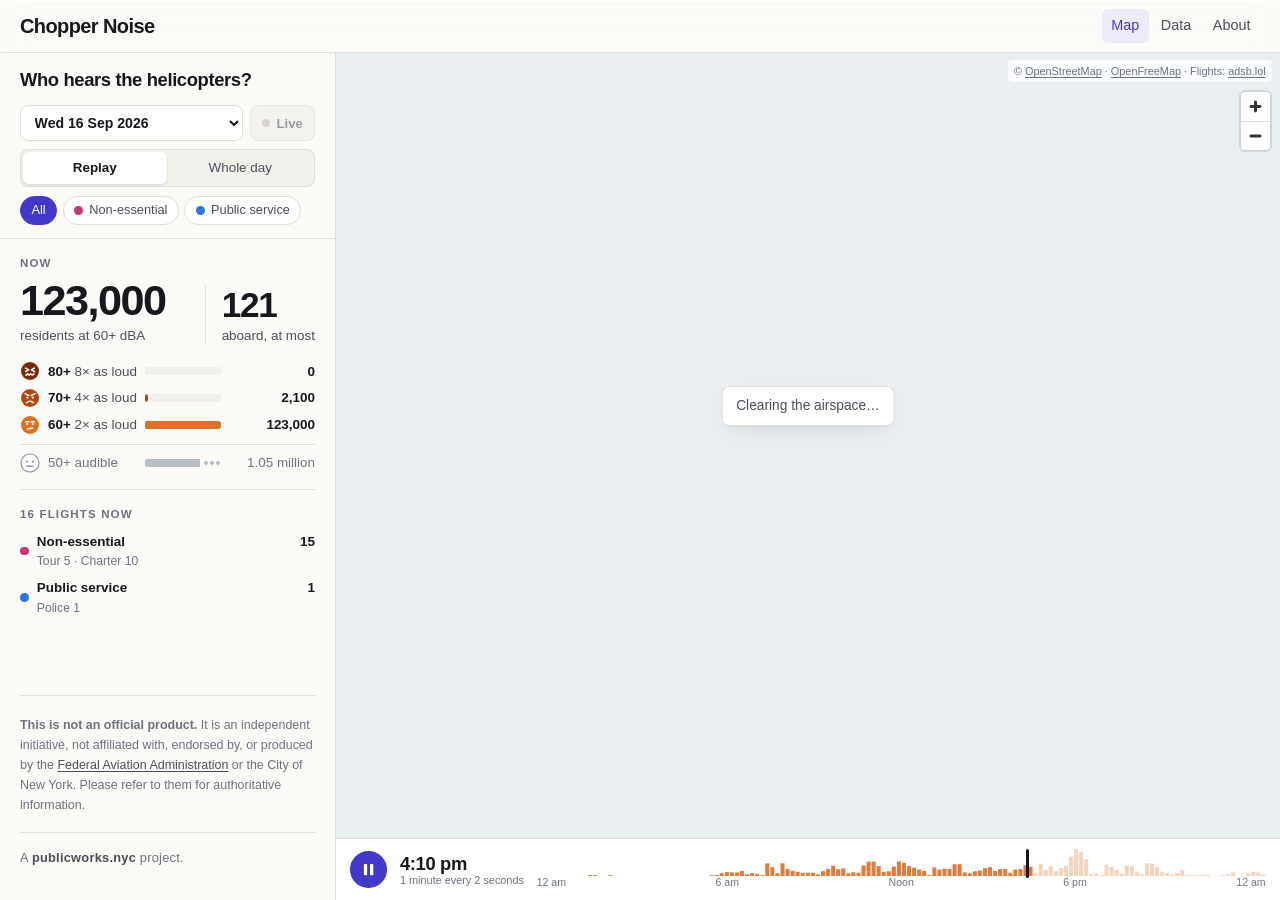
==== docs/index.html @ 7779d550 "Chopper Noise: map, About, Data and pipeline A map of helicopter noise over New York City and the Hu" ====
<!doctype html>
<html lang="en">
<head>
<meta charset="utf-8">
<meta name="viewport" content="width=device-width, initial-scale=1">
<link rel="icon" href="favicon.svg" type="image/svg+xml">
<title>Chopper Noise</title>
<meta name="description" content="A map of helicopter noise over New York City and the Hudson waterfront. Recorded flights, replayed with modeled loudness for the residents of every Census block below.">
<meta name="theme-color" content="#fbfaf7">
<link rel="stylesheet" href="vendor/maplibre-gl.css">
<link rel="stylesheet" href="css/site.css?v=20261005n">
<script src="js/site.js?v=20261005n" defer></script>
<script src="vendor/maplibre-gl.js" defer></script>
<script src="js/model.js?v=20261005n" defer></script>
<script src="js/map.js?v=20261005n" defer></script>
</head>
<body class="app-page">
<a class="skip" href="#panel">Skip to the readout</a>
<header data-chrome="masthead"></header>

<!-- On a wide screen the page does not scroll. The panel on the left holds
     the controls and the numbers and scrolls on its own; the map fills the
     rest. On a narrow screen the map comes first and the panel follows. -->
<main id="main" class="atlas">
  <aside class="rail" id="panel" aria-label="Map readout" tabindex="-1">
    <div class="rail-head">
      <h1 class="rail-title">Who hears the helicopters?</h1>
    </div>

    <div class="rail-tools">
      <div class="when">
        <label class="sr-only" for="day">Day</label>
        <select class="day-select" id="day"></select>
        <button type="button" class="live" disabled><span class="live-dot" aria-hidden="true"></span>Live</button>
      </div>
      <div class="seg" id="views" role="group" aria-label="View">
        <button type="button" data-view="replay" aria-pressed="true">Replay</button>
        <button type="button" data-view="whole-day" aria-pressed="false">Whole day</button>
      </div>
      <div class="chips" id="groups" role="group" aria-label="Flights shown">
        <button type="button" class="chip" data-group="all" aria-pressed="true">All</button>
        <button type="button" class="chip" data-group="non-essential" aria-pressed="false"><span class="dot non-essential"></span>Non-essential</button>
        <button type="button" class="chip" data-group="public service" aria-pressed="false"><span class="dot public-service"></span>Public service</button>
      </div>
    </div>

    <div class="rail-scroll">
      <!-- Both views fill the same sections: the lead number and levels,
           then flights by category. -->
      <section class="readout" id="summary" aria-label="Residents"></section>
      <section class="readout" id="flights"></section>

      <footer data-chrome="footer" data-compact></footer>
    </div>
  </aside>

  <div class="stage-wrap">
    <div class="stage">
      <div class="map" id="map" role="region"
           aria-label="Map of helicopter flights and the residents below them. The panel lists the same flights and numbers."></div>
      <div class="map-message" id="map-message" role="status">Clearing the airspace…</div>
      <div class="map-tip" id="map-tip" hidden></div>
    </div>

    <div class="timeline" id="timeline">
      <button type="button" class="play" id="play" aria-label="Play"></button>
      <div class="clock-box">
        <output class="clock" id="clock" aria-live="off">—</output>
        <span class="pace" id="pace">1 minute every 2 seconds</span>
      </div>
      <div class="scrub" id="scrub">
        <svg class="spark" id="spark" preserveAspectRatio="none" aria-hidden="true"></svg>
        <input type="range" id="time" min="0" max="86390" step="10" value="0" aria-label="Time of day">
        <div class="ticks" aria-hidden="true"><span>12 am</span><span>6 am</span><span>Noon</span><span>6 pm</span><span>12 am</span></div>
      </div>
    </div>
  </div>

  <noscript>
    <p class="wrap">The map needs JavaScript. The <a href="data.html">Data page</a> has the files and the method.</p>
  </noscript>
</main>
</body>
</html>
---- docs/vendor/maplibre-gl.css ----
.maplibregl-map{font:12px/20px Helvetica Neue,Arial,Helvetica,sans-serif;overflow:hidden;position:relative;-webkit-tap-highlight-color:rgb(0 0 0/0)}.maplibregl-canvas{left:0;position:absolute;top:0}.maplibregl-map:fullscreen{height:100%;width:100%}.maplibregl-ctrl-group button.maplibregl-ctrl-compass{touch-action:none}.maplibregl-canvas-container.maplibregl-interactive,.maplibregl-ctrl-group button.maplibregl-ctrl-compass{cursor:grab;-webkit-user-select:none;-moz-user-select:none;user-select:none}.maplibregl-canvas-container.maplibregl-interactive.maplibregl-track-pointer{cursor:pointer}.maplibregl-canvas-container.maplibregl-interactive:active,.maplibregl-ctrl-group button.maplibregl-ctrl-compass:active{cursor:grabbing}.maplibregl-canvas-container.maplibregl-touch-zoom-rotate,.maplibregl-canvas-container.maplibregl-touch-zoom-rotate .maplibregl-canvas{touch-action:pan-x pan-y}.maplibregl-canvas-container.maplibregl-touch-drag-pan,.maplibregl-canvas-container.maplibregl-touch-drag-pan .maplibregl-canvas{touch-action:pinch-zoom}.maplibregl-canvas-container.maplibregl-touch-zoom-rotate.maplibregl-touch-drag-pan,.maplibregl-canvas-container.maplibregl-touch-zoom-rotate.maplibregl-touch-drag-pan .maplibregl-canvas{touch-action:none}.maplibregl-canvas-container.maplibregl-touch-drag-pan.maplibregl-cooperative-gestures,.maplibregl-canvas-container.maplibregl-touch-drag-pan.maplibregl-cooperative-gestures .maplibregl-canvas{touch-action:pan-x pan-y}.maplibregl-ctrl-bottom-left,.maplibregl-ctrl-bottom-right,.maplibregl-ctrl-top-left,.maplibregl-ctrl-top-right{pointer-events:none;position:absolute;z-index:2}.maplibregl-ctrl-top-left{left:0;top:0}.maplibregl-ctrl-top-right{right:0;top:0}.maplibregl-ctrl-bottom-left{bottom:0;left:0}.maplibregl-ctrl-bottom-right{bottom:0;right:0}.maplibregl-ctrl{clear:both;pointer-events:auto;transform:translate(0)}.maplibregl-ctrl-top-left .maplibregl-ctrl{float:left;margin:10px 0 0 10px}.maplibregl-ctrl-top-right .maplibregl-ctrl{float:right;margin:10px 10px 0 0}.maplibregl-ctrl-bottom-left .maplibregl-ctrl{float:left;margin:0 0 10px 10px}.maplibregl-ctrl-bottom-right .maplibregl-ctrl{float:right;margin:0 10px 10px 0}.maplibregl-ctrl-group{background:#fff;border-radius:4px}.maplibregl-ctrl-group:not(:empty){box-shadow:0 0 0 2px rgba(0,0,0,.1)}@media (forced-colors:active){.maplibregl-ctrl-group:not(:empty){box-shadow:0 0 0 2px ButtonText}}.maplibregl-ctrl-group button{background-color:transparent;border:0;box-sizing:border-box;cursor:pointer;display:block;height:29px;outline:none;padding:0;width:29px}.maplibregl-ctrl-group button+button{border-top:1px solid #ddd}.maplibregl-ctrl button .maplibregl-ctrl-icon{background-position:50%;background-repeat:no-repeat;display:block;height:100%;width:100%}@media (forced-colors:active){.maplibregl-ctrl-icon{background-color:transparent}.maplibregl-ctrl-group button+button{border-top:1px solid ButtonText}}.maplibregl-ctrl button::-moz-focus-inner{border:0;padding:0}.maplibregl-ctrl-attrib-button:focus,.maplibregl-ctrl-group button:focus{box-shadow:0 0 2px 2px #0096ff}.maplibregl-ctrl button:disabled{cursor:not-allowed}.maplibregl-ctrl button:disabled .maplibregl-ctrl-icon{opacity:.25}.maplibregl-ctrl button:not(:disabled):hover{background-color:rgb(0 0 0/5%)}.maplibregl-ctrl-group button:focus:focus-visible{box-shadow:0 0 2px 2px #0096ff}.maplibregl-ctrl-group button:focus:not(:focus-visible){box-shadow:none}.maplibregl-ctrl-group button:focus:first-child{border-radius:4px 4px 0 0}.maplibregl-ctrl-group button:focus:last-child{border-radius:0 0 4px 4px}.maplibregl-ctrl-group button:focus:only-child{border-radius:inherit}.maplibregl-ctrl button.maplibregl-ctrl-zoom-out .maplibregl-ctrl-icon{background-image:url("data:image/svg+xml;charset=utf-8,%3Csvg xmlns='http://www.w3.org/2000/svg' width='29' height='29' fill='%23333' viewBox='0 0 29 29'%3E%3Cpath d='M10 13c-.75 0-1.5.75-1.5 1.5S9.25 16 10 16h9c.75 0 1.5-.75 1.5-1.5S19.75 13 19 13z'/%3E%3C/svg%3E")}.maplibregl-ctrl button.maplibregl-ctrl-zoom-in .maplibregl-ctrl-icon{background-image:url("data:image/svg+xml;charset=utf-8,%3Csvg xmlns='http://www.w3.org/2000/svg' width='29' height='29' fill='%23333' viewBox='0 0 29 29'%3E%3Cpath d='M14.5 8.5c-.75 0-1.5.75-1.5 1.5v3h-3c-.75 0-1.5.75-1.5 1.5S9.25 16 10 16h3v3c0 .75.75 1.5 1.5 1.5S16 19.75 16 19v-3h3c.75 0 1.5-.75 1.5-1.5S19.75 13 19 13h-3v-3c0-.75-.75-1.5-1.5-1.5'/%3E%3C/svg%3E")}@media (forced-colors:active){.maplibregl-ctrl button.maplibregl-ctrl-zoom-out .maplibregl-ctrl-icon{background-image:url("data:image/svg+xml;charset=utf-8,%3Csvg xmlns='http://www.w3.org/2000/svg' width='29' height='29' fill='%23fff' viewBox='0 0 29 29'%3E%3Cpath d='M10 13c-.75 0-1.5.75-1.5 1.5S9.25 16 10 16h9c.75 0 1.5-.75 1.5-1.5S19.75 13 19 13z'/%3E%3C/svg%3E")}.maplibregl-ctrl button.maplibregl-ctrl-zoom-in .maplibregl-ctrl-icon{background-image:url("data:image/svg+xml;charset=utf-8,%3Csvg xmlns='http://www.w3.org/2000/svg' width='29' height='29' fill='%23fff' viewBox='0 0 29 29'%3E%3Cpath d='M14.5 8.5c-.75 0-1.5.75-1.5 1.5v3h-3c-.75 0-1.5.75-1.5 1.5S9.25 16 10 16h3v3c0 .75.75 1.5 1.5 1.5S16 19.75 16 19v-3h3c.75 0 1.5-.75 1.5-1.5S19.75 13 19 13h-3v-3c0-.75-.75-1.5-1.5-1.5'/%3E%3C/svg%3E")}}@media (forced-colors:active) and (prefers-color-scheme:light){.maplibregl-ctrl button.maplibregl-ctrl-zoom-out .maplibregl-ctrl-icon{background-image:url("data:image/svg+xml;charset=utf-8,%3Csvg xmlns='http://www.w3.org/2000/svg' width='29' height='29' viewBox='0 0 29 29'%3E%3Cpath d='M10 13c-.75 0-1.5.75-1.5 1.5S9.25 16 10 16h9c.75 0 1.5-.75 1.5-1.5S19.75 13 19 13z'/%3E%3C/svg%3E")}.maplibregl-ctrl button.maplibregl-ctrl-zoom-in .maplibregl-ctrl-icon{background-image:url("data:image/svg+xml;charset=utf-8,%3Csvg xmlns='http://www.w3.org/2000/svg' width='29' height='29' viewBox='0 0 29 29'%3E%3Cpath d='M14.5 8.5c-.75 0-1.5.75-1.5 1.5v3h-3c-.75 0-1.5.75-1.5 1.5S9.25 16 10 16h3v3c0 .75.75 1.5 1.5 1.5S16 19.75 16 19v-3h3c.75 0 1.5-.75 1.5-1.5S19.75 13 19 13h-3v-3c0-.75-.75-1.5-1.5-1.5'/%3E%3C/svg%3E")}}.maplibregl-ctrl button.maplibregl-ctrl-fullscreen .maplibregl-ctrl-icon{background-image:url("data:image/svg+xml;charset=utf-8,%3Csvg xmlns='http://www.w3.org/2000/svg' width='29' height='29' fill='%23333' viewBox='0 0 29 29'%3E%3Cpath d='M24 16v5.5c0 1.75-.75 2.5-2.5 2.5H16v-1l3-1.5-4-5.5 1-1 5.5 4 1.5-3zM6 16l1.5 3 5.5-4 1 1-4 5.5 3 1.5v1H7.5C5.75 24 5 23.25 5 21.5V16zm7-11v1l-3 1.5 4 5.5-1 1-5.5-4L6 13H5V7.5C5 5.75 5.75 5 7.5 5zm11 2.5c0-1.75-.75-2.5-2.5-2.5H16v1l3 1.5-4 5.5 1 1 5.5-4 1.5 3h1z'/%3E%3C/svg%3E")}.maplibregl-ctrl button.maplibregl-ctrl-shrink .maplibregl-ctrl-icon{background-image:url("data:image/svg+xml;charset=utf-8,%3Csvg xmlns='http://www.w3.org/2000/svg' width='29' height='29' viewBox='0 0 29 29'%3E%3Cpath d='M18.5 16c-1.75 0-2.5.75-2.5 2.5V24h1l1.5-3 5.5 4 1-1-4-5.5 3-1.5v-1zM13 18.5c0-1.75-.75-2.5-2.5-2.5H5v1l3 1.5L4 24l1 1 5.5-4 1.5 3h1zm3-8c0 1.75.75 2.5 2.5 2.5H24v-1l-3-1.5L25 5l-1-1-5.5 4L17 5h-1zM10.5 13c1.75 0 2.5-.75 2.5-2.5V5h-1l-1.5 3L5 4 4 5l4 5.5L5 12v1z'/%3E%3C/svg%3E")}@media (forced-colors:active){.maplibregl-ctrl button.maplibregl-ctrl-fullscreen .maplibregl-ctrl-icon{background-image:url("data:image/svg+xml;charset=utf-8,%3Csvg xmlns='http://www.w3.org/2000/svg' width='29' height='29' fill='%23fff' viewBox='0 0 29 29'%3E%3Cpath d='M24 16v5.5c0 1.75-.75 2.5-2.5 2.5H16v-1l3-1.5-4-5.5 1-1 5.5 4 1.5-3zM6 16l1.5 3 5.5-4 1 1-4 5.5 3 1.5v1H7.5C5.75 24 5 23.25 5 21.5V16zm7-11v1l-3 1.5 4 5.5-1 1-5.5-4L6 13H5V7.5C5 5.75 5.75 5 7.5 5zm11 2.5c0-1.75-.75-2.5-2.5-2.5H16v1l3 1.5-4 5.5 1 1 5.5-4 1.5 3h1z'/%3E%3C/svg%3E")}.maplibregl-ctrl button.maplibregl-ctrl-shrink .maplibregl-ctrl-icon{background-image:url("data:image/svg+xml;charset=utf-8,%3Csvg xmlns='http://www.w3.org/2000/svg' width='29' height='29' fill='%23fff' viewBox='0 0 29 29'%3E%3Cpath d='M18.5 16c-1.75 0-2.5.75-2.5 2.5V24h1l1.5-3 5.5 4 1-1-4-5.5 3-1.5v-1zM13 18.5c0-1.75-.75-2.5-2.5-2.5H5v1l3 1.5L4 24l1 1 5.5-4 1.5 3h1zm3-8c0 1.75.75 2.5 2.5 2.5H24v-1l-3-1.5L25 5l-1-1-5.5 4L17 5h-1zM10.5 13c1.75 0 2.5-.75 2.5-2.5V5h-1l-1.5 3L5 4 4 5l4 5.5L5 12v1z'/%3E%3C/svg%3E")}}@media (forced-colors:active) and (prefers-color-scheme:light){.maplibregl-ctrl button.maplibregl-ctrl-fullscreen .maplibregl-ctrl-icon{background-image:url("data:image/svg+xml;charset=utf-8,%3Csvg xmlns='http://www.w3.org/2000/svg' width='29' height='29' viewBox='0 0 29 29'%3E%3Cpath d='M24 16v5.5c0 1.75-.75 2.5-2.5 2.5H16v-1l3-1.5-4-5.5 1-1 5.5 4 1.5-3zM6 16l1.5 3 5.5-4 1 1-4 5.5 3 1.5v1H7.5C5.75 24 5 23.25 5 21.5V16zm7-11v1l-3 1.5 4 5.5-1 1-5.5-4L6 13H5V7.5C5 5.75 5.75 5 7.5 5zm11 2.5c0-1.75-.75-2.5-2.5-2.5H16v1l3 1.5-4 5.5 1 1 5.5-4 1.5 3h1z'/%3E%3C/svg%3E")}.maplibregl-ctrl button.maplibregl-ctrl-shrink .maplibregl-ctrl-icon{background-image:url("data:image/svg+xml;charset=utf-8,%3Csvg xmlns='http://www.w3.org/2000/svg' width='29' height='29' viewBox='0 0 29 29'%3E%3Cpath d='M18.5 16c-1.75 0-2.5.75-2.5 2.5V24h1l1.5-3 5.5 4 1-1-4-5.5 3-1.5v-1zM13 18.5c0-1.75-.75-2.5-2.5-2.5H5v1l3 1.5L4 24l1 1 5.5-4 1.5 3h1zm3-8c0 1.75.75 2.5 2.5 2.5H24v-1l-3-1.5L25 5l-1-1-5.5 4L17 5h-1zM10.5 13c1.75 0 2.5-.75 2.5-2.5V5h-1l-1.5 3L5 4 4 5l4 5.5L5 12v1z'/%3E%3C/svg%3E")}}.maplibregl-ctrl button.maplibregl-ctrl-compass .maplibregl-ctrl-icon{background-image:url("data:image/svg+xml;charset=utf-8,%3Csvg xmlns='http://www.w3.org/2000/svg' width='29' height='29' fill='%23333' viewBox='0 0 29 29'%3E%3Cpath d='m10.5 14 4-8 4 8z'/%3E%3Cpath fill='%23ccc' d='m10.5 16 4 8 4-8z'/%3E%3C/svg%3E")}@media (forced-colors:active){.maplibregl-ctrl button.maplibregl-ctrl-compass .maplibregl-ctrl-icon{background-image:url("data:image/svg+xml;charset=utf-8,%3Csvg xmlns='http://www.w3.org/2000/svg' width='29' height='29' fill='%23fff' viewBox='0 0 29 29'%3E%3Cpath d='m10.5 14 4-8 4 8z'/%3E%3Cpath fill='%23ccc' d='m10.5 16 4 8 4-8z'/%3E%3C/svg%3E")}}@media (forced-colors:active) and (prefers-color-scheme:light){.maplibregl-ctrl button.maplibregl-ctrl-compass .maplibregl-ctrl-icon{background-image:url("data:image/svg+xml;charset=utf-8,%3Csvg xmlns='http://www.w3.org/2000/svg' width='29' height='29' viewBox='0 0 29 29'%3E%3Cpath d='m10.5 14 4-8 4 8z'/%3E%3Cpath fill='%23ccc' d='m10.5 16 4 8 4-8z'/%3E%3C/svg%3E")}}.maplibregl-ctrl button.maplibregl-ctrl-terrain .maplibregl-ctrl-icon{background-image:url("data:image/svg+xml;charset=utf-8,%3Csvg xmlns='http://www.w3.org/2000/svg' width='22' height='22' fill='%23333' viewBox='0 0 22 22'%3E%3Cpath d='m1.754 13.406 4.453-4.851 3.09 3.09 3.281 3.277.969-.969-3.309-3.312 3.844-4.121 6.148 6.886h1.082v-.855l-7.207-8.07-4.84 5.187L6.169 6.57l-5.48 5.965v.871ZM.688 16.844h20.625v1.375H.688Zm0 0'/%3E%3C/svg%3E")}.maplibregl-ctrl button.maplibregl-ctrl-terrain-enabled .maplibregl-ctrl-icon{background-image:url("data:image/svg+xml;charset=utf-8,%3Csvg xmlns='http://www.w3.org/2000/svg' width='22' height='22' fill='%2333b5e5' viewBox='0 0 22 22'%3E%3Cpath d='m1.754 13.406 4.453-4.851 3.09 3.09 3.281 3.277.969-.969-3.309-3.312 3.844-4.121 6.148 6.886h1.082v-.855l-7.207-8.07-4.84 5.187L6.169 6.57l-5.48 5.965v.871ZM.688 16.844h20.625v1.375H.688Zm0 0'/%3E%3C/svg%3E")}.maplibregl-ctrl button.maplibregl-ctrl-geolocate .maplibregl-ctrl-icon{background-image:url("data:image/svg+xml;charset=utf-8,%3Csvg xmlns='http://www.w3.org/2000/svg' width='29' height='29' fill='%23333' viewBox='0 0 20 20'%3E%3Cpath d='M10 4C9 4 9 5 9 5v.1A5 5 0 0 0 5.1 9H5s-1 0-1 1 1 1 1 1h.1A5 5 0 0 0 9 14.9v.1s0 1 1 1 1-1 1-1v-.1a5 5 0 0 0 3.9-3.9h.1s1 0 1-1-1-1-1-1h-.1A5 5 0 0 0 11 5.1V5s0-1-1-1m0 2.5a3.5 3.5 0 1 1 0 7 3.5 3.5 0 1 1 0-7'/%3E%3Ccircle cx='10' cy='10' r='2'/%3E%3C/svg%3E")}.maplibregl-ctrl button.maplibregl-ctrl-geolocate:disabled .maplibregl-ctrl-icon{background-image:url("data:image/svg+xml;charset=utf-8,%3Csvg xmlns='http://www.w3.org/2000/svg' width='29' height='29' fill='%23aaa' viewBox='0 0 20 20'%3E%3Cpath d='M10 4C9 4 9 5 9 5v.1A5 5 0 0 0 5.1 9H5s-1 0-1 1 1 1 1 1h.1A5 5 0 0 0 9 14.9v.1s0 1 1 1 1-1 1-1v-.1a5 5 0 0 0 3.9-3.9h.1s1 0 1-1-1-1-1-1h-.1A5 5 0 0 0 11 5.1V5s0-1-1-1m0 2.5a3.5 3.5 0 1 1 0 7 3.5 3.5 0 1 1 0-7'/%3E%3Ccircle cx='10' cy='10' r='2'/%3E%3Cpath fill='red' d='m14 5 1 1-9 9-1-1z'/%3E%3C/svg%3E")}.maplibregl-ctrl button.maplibregl-ctrl-geolocate.maplibregl-ctrl-geolocate-active .maplibregl-ctrl-icon{background-image:url("data:image/svg+xml;charset=utf-8,%3Csvg xmlns='http://www.w3.org/2000/svg' width='29' height='29' fill='%2333b5e5' viewBox='0 0 20 20'%3E%3Cpath d='M10 4C9 4 9 5 9 5v.1A5 5 0 0 0 5.1 9H5s-1 0-1 1 1 1 1 1h.1A5 5 0 0 0 9 14.9v.1s0 1 1 1 1-1 1-1v-.1a5 5 0 0 0 3.9-3.9h.1s1 0 1-1-1-1-1-1h-.1A5 5 0 0 0 11 5.1V5s0-1-1-1m0 2.5a3.5 3.5 0 1 1 0 7 3.5 3.5 0 1 1 0-7'/%3E%3Ccircle cx='10' cy='10' r='2'/%3E%3C/svg%3E")}.maplibregl-ctrl button.maplibregl-ctrl-geolocate.maplibregl-ctrl-geolocate-active-error .maplibregl-ctrl-icon{background-image:url("data:image/svg+xml;charset=utf-8,%3Csvg xmlns='http://www.w3.org/2000/svg' width='29' height='29' fill='%23e58978' viewBox='0 0 20 20'%3E%3Cpath d='M10 4C9 4 9 5 9 5v.1A5 5 0 0 0 5.1 9H5s-1 0-1 1 1 1 1 1h.1A5 5 0 0 0 9 14.9v.1s0 1 1 1 1-1 1-1v-.1a5 5 0 0 0 3.9-3.9h.1s1 0 1-1-1-1-1-1h-.1A5 5 0 0 0 11 5.1V5s0-1-1-1m0 2.5a3.5 3.5 0 1 1 0 7 3.5 3.5 0 1 1 0-7'/%3E%3Ccircle cx='10' cy='10' r='2'/%3E%3C/svg%3E")}.maplibregl-ctrl button.maplibregl-ctrl-geolocate.maplibregl-ctrl-geolocate-background .maplibregl-ctrl-icon{background-image:url("data:image/svg+xml;charset=utf-8,%3Csvg xmlns='http://www.w3.org/2000/svg' width='29' height='29' fill='%2333b5e5' viewBox='0 0 20 20'%3E%3Cpath d='M10 4C9 4 9 5 9 5v.1A5 5 0 0 0 5.1 9H5s-1 0-1 1 1 1 1 1h.1A5 5 0 0 0 9 14.9v.1s0 1 1 1 1-1 1-1v-.1a5 5 0 0 0 3.9-3.9h.1s1 0 1-1-1-1-1-1h-.1A5 5 0 0 0 11 5.1V5s0-1-1-1m0 2.5a3.5 3.5 0 1 1 0 7 3.5 3.5 0 1 1 0-7'/%3E%3C/svg%3E")}.maplibregl-ctrl button.maplibregl-ctrl-geolocate.maplibregl-ctrl-geolocate-background-error .maplibregl-ctrl-icon{background-image:url("data:image/svg+xml;charset=utf-8,%3Csvg xmlns='http://www.w3.org/2000/svg' width='29' height='29' fill='%23e54e33' viewBox='0 0 20 20'%3E%3Cpath d='M10 4C9 4 9 5 9 5v.1A5 5 0 0 0 5.1 9H5s-1 0-1 1 1 1 1 1h.1A5 5 0 0 0 9 14.9v.1s0 1 1 1 1-1 1-1v-.1a5 5 0 0 0 3.9-3.9h.1s1 0 1-1-1-1-1-1h-.1A5 5 0 0 0 11 5.1V5s0-1-1-1m0 2.5a3.5 3.5 0 1 1 0 7 3.5 3.5 0 1 1 0-7'/%3E%3C/svg%3E")}.maplibregl-ctrl button.maplibregl-ctrl-geolocate.maplibregl-ctrl-geolocate-waiting .maplibregl-ctrl-icon{animation:maplibregl-spin 2s linear infinite}@media (forced-colors:active){.maplibregl-ctrl button.maplibregl-ctrl-geolocate .maplibregl-ctrl-icon{background-image:url("data:image/svg+xml;charset=utf-8,%3Csvg xmlns='http://www.w3.org/2000/svg' width='29' height='29' fill='%23fff' viewBox='0 0 20 20'%3E%3Cpath d='M10 4C9 4 9 5 9 5v.1A5 5 0 0 0 5.1 9H5s-1 0-1 1 1 1 1 1h.1A5 5 0 0 0 9 14.9v.1s0 1 1 1 1-1 1-1v-.1a5 5 0 0 0 3.9-3.9h.1s1 0 1-1-1-1-1-1h-.1A5 5 0 0 0 11 5.1V5s0-1-1-1m0 2.5a3.5 3.5 0 1 1 0 7 3.5 3.5 0 1 1 0-7'/%3E%3Ccircle cx='10' cy='10' r='2'/%3E%3C/svg%3E")}.maplibregl-ctrl button.maplibregl-ctrl-geolocate:disabled .maplibregl-ctrl-icon{background-image:url("data:image/svg+xml;charset=utf-8,%3Csvg xmlns='http://www.w3.org/2000/svg' width='29' height='29' fill='%23999' viewBox='0 0 20 20'%3E%3Cpath d='M10 4C9 4 9 5 9 5v.1A5 5 0 0 0 5.1 9H5s-1 0-1 1 1 1 1 1h.1A5 5 0 0 0 9 14.9v.1s0 1 1 1 1-1 1-1v-.1a5 5 0 0 0 3.9-3.9h.1s1 0 1-1-1-1-1-1h-.1A5 5 0 0 0 11 5.1V5s0-1-1-1m0 2.5a3.5 3.5 0 1 1 0 7 3.5 3.5 0 1 1 0-7'/%3E%3Ccircle cx='10' cy='10' r='2'/%3E%3Cpath fill='red' d='m14 5 1 1-9 9-1-1z'/%3E%3C/svg%3E")}.maplibregl-ctrl button.maplibregl-ctrl-geolocate.maplibregl-ctrl-geolocate-active .maplibregl-ctrl-icon{background-image:url("data:image/svg+xml;charset=utf-8,%3Csvg xmlns='http://www.w3.org/2000/svg' width='29' height='29' fill='%2333b5e5' viewBox='0 0 20 20'%3E%3Cpath d='M10 4C9 4 9 5 9 5v.1A5 5 0 0 0 5.1 9H5s-1 0-1 1 1 1 1 1h.1A5 5 0 0 0 9 14.9v.1s0 1 1 1 1-1 1-1v-.1a5 5 0 0 0 3.9-3.9h.1s1 0 1-1-1-1-1-1h-.1A5 5 0 0 0 11 5.1V5s0-1-1-1m0 2.5a3.5 3.5 0 1 1 0 7 3.5 3.5 0 1 1 0-7'/%3E%3Ccircle cx='10' cy='10' r='2'/%3E%3C/svg%3E")}.maplibregl-ctrl button.maplibregl-ctrl-geolocate.maplibregl-ctrl-geolocate-active-error .maplibregl-ctrl-icon{background-image:url("data:image/svg+xml;charset=utf-8,%3Csvg xmlns='http://www.w3.org/2000/svg' width='29' height='29' fill='%23e58978' viewBox='0 0 20 20'%3E%3Cpath d='M10 4C9 4 9 5 9 5v.1A5 5 0 0 0 5.1 9H5s-1 0-1 1 1 1 1 1h.1A5 5 0 0 0 9 14.9v.1s0 1 1 1 1-1 1-1v-.1a5 5 0 0 0 3.9-3.9h.1s1 0 1-1-1-1-1-1h-.1A5 5 0 0 0 11 5.1V5s0-1-1-1m0 2.5a3.5 3.5 0 1 1 0 7 3.5 3.5 0 1 1 0-7'/%3E%3Ccircle cx='10' cy='10' r='2'/%3E%3C/svg%3E")}.maplibregl-ctrl button.maplibregl-ctrl-geolocate.maplibregl-ctrl-geolocate-background .maplibregl-ctrl-icon{background-image:url("data:image/svg+xml;charset=utf-8,%3Csvg xmlns='http://www.w3.org/2000/svg' width='29' height='29' fill='%2333b5e5' viewBox='0 0 20 20'%3E%3Cpath d='M10 4C9 4 9 5 9 5v.1A5 5 0 0 0 5.1 9H5s-1 0-1 1 1 1 1 1h.1A5 5 0 0 0 9 14.9v.1s0 1 1 1 1-1 1-1v-.1a5 5 0 0 0 3.9-3.9h.1s1 0 1-1-1-1-1-1h-.1A5 5 0 0 0 11 5.1V5s0-1-1-1m0 2.5a3.5 3.5 0 1 1 0 7 3.5 3.5 0 1 1 0-7'/%3E%3C/svg%3E")}.maplibregl-ctrl button.maplibregl-ctrl-geolocate.maplibregl-ctrl-geolocate-background-error .maplibregl-ctrl-icon{background-image:url("data:image/svg+xml;charset=utf-8,%3Csvg xmlns='http://www.w3.org/2000/svg' width='29' height='29' fill='%23e54e33' viewBox='0 0 20 20'%3E%3Cpath d='M10 4C9 4 9 5 9 5v.1A5 5 0 0 0 5.1 9H5s-1 0-1 1 1 1 1 1h.1A5 5 0 0 0 9 14.9v.1s0 1 1 1 1-1 1-1v-.1a5 5 0 0 0 3.9-3.9h.1s1 0 1-1-1-1-1-1h-.1A5 5 0 0 0 11 5.1V5s0-1-1-1m0 2.5a3.5 3.5 0 1 1 0 7 3.5 3.5 0 1 1 0-7'/%3E%3C/svg%3E")}}@media (forced-colors:active) and (prefers-color-scheme:light){.maplibregl-ctrl button.maplibregl-ctrl-geolocate .maplibregl-ctrl-icon{background-image:url("data:image/svg+xml;charset=utf-8,%3Csvg xmlns='http://www.w3.org/2000/svg' width='29' height='29' viewBox='0 0 20 20'%3E%3Cpath d='M10 4C9 4 9 5 9 5v.1A5 5 0 0 0 5.1 9H5s-1 0-1 1 1 1 1 1h.1A5 5 0 0 0 9 14.9v.1s0 1 1 1 1-1 1-1v-.1a5 5 0 0 0 3.9-3.9h.1s1 0 1-1-1-1-1-1h-.1A5 5 0 0 0 11 5.1V5s0-1-1-1m0 2.5a3.5 3.5 0 1 1 0 7 3.5 3.5 0 1 1 0-7'/%3E%3Ccircle cx='10' cy='10' r='2'/%3E%3C/svg%3E")}.maplibregl-ctrl button.maplibregl-ctrl-geolocate:disabled .maplibregl-ctrl-icon{background-image:url("data:image/svg+xml;charset=utf-8,%3Csvg xmlns='http://www.w3.org/2000/svg' width='29' height='29' fill='%23666' viewBox='0 0 20 20'%3E%3Cpath d='M10 4C9 4 9 5 9 5v.1A5 5 0 0 0 5.1 9H5s-1 0-1 1 1 1 1 1h.1A5 5 0 0 0 9 14.9v.1s0 1 1 1 1-1 1-1v-.1a5 5 0 0 0 3.9-3.9h.1s1 0 1-1-1-1-1-1h-.1A5 5 0 0 0 11 5.1V5s0-1-1-1m0 2.5a3.5 3.5 0 1 1 0 7 3.5 3.5 0 1 1 0-7'/%3E%3Ccircle cx='10' cy='10' r='2'/%3E%3Cpath fill='red' d='m14 5 1 1-9 9-1-1z'/%3E%3C/svg%3E")}}@keyframes maplibregl-spin{0%{transform:rotate(0deg)}to{transform:rotate(1turn)}}a.maplibregl-ctrl-logo{background-image:url("data:image/svg+xml;charset=utf-8,%3Csvg xmlns='http://www.w3.org/2000/svg' width='88' height='23' fill='none'%3E%3Cpath fill='%23000' fill-opacity='.4' fill-rule='evenodd' d='M17.408 16.796h-1.827l2.501-12.095h.198l3.324 6.533.988 2.19.988-2.19 3.258-6.533h.181l2.6 12.095h-1.81l-1.218-5.644-.362-1.71-.658 1.71-2.929 5.644h-.098l-2.914-5.644-.757-1.71-.345 1.71zm1.958-3.42-.726 3.663a1.255 1.255 0 0 1-1.232 1.011h-1.827a1.255 1.255 0 0 1-1.229-1.509l2.501-12.095a1.255 1.255 0 0 1 1.23-1.001h.197a1.25 1.25 0 0 1 1.12.685l3.19 6.273 3.125-6.263a1.25 1.25 0 0 1 1.123-.695h.181a1.255 1.255 0 0 1 1.227.991l1.443 6.71a5 5 0 0 1 .314-.787l.009-.016a4.6 4.6 0 0 1 1.777-1.887c.782-.46 1.668-.667 2.611-.667a4.6 4.6 0 0 1 1.7.32l.306.134c.21-.16.474-.256.759-.256h1.694a1.255 1.255 0 0 1 1.212.925 1.255 1.255 0 0 1 1.212-.925h1.711c.284 0 .545.094.755.252.613-.3 1.312-.45 2.075-.45 1.356 0 2.557.445 3.482 1.4q.47.48.763 1.064V4.701a1.255 1.255 0 0 1 1.255-1.255h1.86A1.255 1.255 0 0 1 54.44 4.7v9.194h2.217c.19 0 .37.043.532.118v-4.77c0-.356.147-.678.385-.906a2.42 2.42 0 0 1-.682-1.71c0-.665.267-1.253.735-1.7a2.45 2.45 0 0 1 1.722-.674 2.43 2.43 0 0 1 1.705.675q.318.302.504.683V4.7a1.255 1.255 0 0 1 1.255-1.255h1.744A1.255 1.255 0 0 1 65.812 4.7v3.335a4.8 4.8 0 0 1 1.526-.246c.938 0 1.817.214 2.59.69a4.47 4.47 0 0 1 1.67 1.743v-.98a1.255 1.255 0 0 1 1.256-1.256h1.777c.233 0 .451.064.639.174a3.4 3.4 0 0 1 1.567-.372c.346 0 .861.02 1.285.232a1.25 1.25 0 0 1 .689 1.004 4.7 4.7 0 0 1 .853-.588c.795-.44 1.675-.647 2.61-.647 1.385 0 2.65.39 3.525 1.396.836.938 1.168 2.173 1.168 3.528q-.001.515-.056 1.051a1.255 1.255 0 0 1-.947 1.09l.408.952a1.255 1.255 0 0 1-.477 1.552c-.418.268-.92.463-1.458.612-.613.171-1.304.244-2.049.244-1.06 0-2.043-.207-2.886-.698l-.015-.008c-.798-.48-1.419-1.135-1.818-1.963l-.004-.008a5.8 5.8 0 0 1-.548-2.512q0-.429.053-.843a1.3 1.3 0 0 1-.333-.086l-.166-.004c-.223 0-.426.062-.643.228-.03.024-.142.139-.142.59v3.883a1.255 1.255 0 0 1-1.256 1.256h-1.777a1.255 1.255 0 0 1-1.256-1.256V15.69l-.032.057a4.8 4.8 0 0 1-1.86 1.833 5.04 5.04 0 0 1-2.484.634 4.5 4.5 0 0 1-1.935-.424 1.25 1.25 0 0 1-.764.258h-1.71a1.255 1.255 0 0 1-1.256-1.255V7.687a2.4 2.4 0 0 1-.428.625c.253.23.412.561.412.93v7.553a1.255 1.255 0 0 1-1.256 1.255h-1.843a1.25 1.25 0 0 1-.894-.373c-.228.23-.544.373-.894.373H51.32a1.255 1.255 0 0 1-1.256-1.255v-1.251l-.061.117a4.7 4.7 0 0 1-1.782 1.884 4.77 4.77 0 0 1-2.485.67 5.6 5.6 0 0 1-1.485-.188l.009 2.764a1.255 1.255 0 0 1-1.255 1.259h-1.729a1.255 1.255 0 0 1-1.255-1.255v-3.537a1.255 1.255 0 0 1-1.167.793h-1.679a1.25 1.25 0 0 1-.77-.263 4.5 4.5 0 0 1-1.945.429c-.885 0-1.724-.21-2.495-.632l-.017-.01a5 5 0 0 1-1.081-.836 1.255 1.255 0 0 1-1.254 1.312h-1.81a1.255 1.255 0 0 1-1.228-.99l-.782-3.625-2.044 3.939a1.25 1.25 0 0 1-1.115.676h-.098a1.25 1.25 0 0 1-1.116-.68l-2.061-3.994zM35.92 16.63l.207-.114.223-.15q.493-.356.735-.785l.061-.118.033 1.332h1.678V9.242h-1.694l-.033 1.267q-.133-.329-.526-.658l-.032-.028a3.2 3.2 0 0 0-.668-.428l-.27-.12a3.3 3.3 0 0 0-1.235-.23q-1.136-.001-1.974.493a3.36 3.36 0 0 0-1.3 1.382q-.445.89-.444 2.074 0 1.2.51 2.107a3.8 3.8 0 0 0 1.382 1.381 3.9 3.9 0 0 0 1.893.477q.795 0 1.455-.33zm-2.789-5.38q-.576.675-.575 1.762 0 1.102.559 1.794.576.675 1.645.675a2.25 2.25 0 0 0 .934-.19 2.2 2.2 0 0 0 .468-.29l.178-.161a2.2 2.2 0 0 0 .397-.561q.244-.5.244-1.15v-.115q0-.708-.296-1.267l-.043-.077a2.2 2.2 0 0 0-.633-.709l-.13-.086-.047-.028a2.1 2.1 0 0 0-1.073-.285q-1.052 0-1.629.692zm2.316 2.706c.163-.17.28-.407.28-.83v-.114c0-.292-.06-.508-.15-.68a.96.96 0 0 0-.353-.389.85.85 0 0 0-.464-.127c-.4 0-.56.114-.664.239l-.01.012c-.148.174-.275.45-.275.945 0 .506.122.801.27.99.097.11.266.224.68.224.303 0 .504-.09.687-.269zm7.545 1.705a2.6 2.6 0 0 0 .331.423q.319.33.755.548l.173.074q.65.255 1.49.255 1.02 0 1.844-.493a3.45 3.45 0 0 0 1.316-1.4q.493-.904.493-2.089 0-1.909-.988-2.913-.988-1.02-2.584-1.02-.898 0-1.575.347a3 3 0 0 0-.415.262l-.199.166a3.4 3.4 0 0 0-.64.82V9.242h-1.712v11.553h1.729l-.017-5.134zm.53-1.138q.206.29.48.5l.155.11.053.034q.51.296 1.119.297 1.07 0 1.645-.675.577-.69.576-1.762 0-1.119-.576-1.777-.558-.675-1.645-.675-.435 0-.835.16a2 2 0 0 0-.284.136 2 2 0 0 0-.363.254 2.2 2.2 0 0 0-.46.569l-.082.162a2.6 2.6 0 0 0-.213 1.072v.115q0 .707.296 1.267l.135.211zm.964-.818a1.1 1.1 0 0 0 .367.385.94.94 0 0 0 .476.118c.423 0 .59-.117.687-.23.159-.194.28-.478.28-.95 0-.53-.133-.8-.266-.952l-.021-.025c-.078-.094-.231-.221-.68-.221a1 1 0 0 0-.503.135l-.012.007a.86.86 0 0 0-.335.343c-.073.133-.132.324-.132.614v.115a1.4 1.4 0 0 0 .14.66zm15.7-6.222q.347-.346.346-.856a1.05 1.05 0 0 0-.345-.79 1.18 1.18 0 0 0-.84-.329q-.51 0-.855.33a1.05 1.05 0 0 0-.346.79q0 .51.346.855.345.346.856.346.51 0 .839-.346zm4.337 9.314.033-1.332q.191.403.59.747l.098.081a4 4 0 0 0 .316.224l.223.122a3.2 3.2 0 0 0 1.44.322 3.8 3.8 0 0 0 1.875-.477 3.5 3.5 0 0 0 1.382-1.366q.527-.89.526-2.09 0-1.184-.444-2.073a3.24 3.24 0 0 0-1.283-1.399q-.823-.51-1.942-.51a3.5 3.5 0 0 0-1.527.344l-.086.043-.165.09a3 3 0 0 0-.33.214q-.432.315-.656.707a2 2 0 0 0-.099.198l.082-1.283V4.701h-1.744v12.095zm.473-2.509a2.5 2.5 0 0 0 .566.7q.117.098.245.18l.144.08a2.1 2.1 0 0 0 .975.232q1.07 0 1.645-.675.576-.69.576-1.778 0-1.102-.576-1.777-.56-.691-1.645-.692a2.2 2.2 0 0 0-1.015.235q-.22.113-.415.282l-.15.142a2.1 2.1 0 0 0-.42.594q-.223.479-.223 1.1v.115q0 .705.293 1.26zm2.616-.293c.157-.191.28-.479.28-.967 0-.51-.13-.79-.276-.961l-.021-.026c-.082-.1-.232-.225-.67-.225a.87.87 0 0 0-.681.279l-.012.011c-.154.155-.274.38-.274.807v.115c0 .285.057.499.144.669a1.1 1.1 0 0 0 .367.405c.137.082.28.123.455.123.423 0 .59-.118.686-.23zm8.266-3.013q.345-.13.724-.14l.069-.002q.493 0 .642.099l.247-1.794q-.196-.099-.717-.099a2.3 2.3 0 0 0-.545.063 2 2 0 0 0-.411.148 2.2 2.2 0 0 0-.4.249 2.5 2.5 0 0 0-.485.499 2.7 2.7 0 0 0-.32.581l-.05.137v-1.48h-1.778v7.553h1.777v-3.884q0-.546.159-.943a1.5 1.5 0 0 1 .466-.636 2.5 2.5 0 0 1 .399-.253 2 2 0 0 1 .224-.099zm9.784 2.656.05-.922q0-1.743-.856-2.698-.838-.97-2.584-.97-1.119-.001-2.007.493a3.46 3.46 0 0 0-1.4 1.382q-.493.906-.493 2.106 0 1.07.428 1.975.428.89 1.332 1.432.906.526 2.255.526.973 0 1.668-.185l.044-.012.135-.04q.613-.184.984-.421l-.542-1.267q-.3.162-.642.274l-.297.087q-.51.131-1.3.131-.954 0-1.497-.444a1.6 1.6 0 0 1-.192-.193q-.366-.44-.512-1.234l-.004-.021zm-5.427-1.256-.003.022h3.752v-.138q-.011-.727-.288-1.118a1 1 0 0 0-.156-.176q-.46-.428-1.316-.428-.986 0-1.494.604-.379.45-.494 1.234zm-27.053 2.77V4.7h-1.86v12.095h5.333V15.15zm7.103-5.908v7.553h-1.843V9.242h1.843z'/%3E%3Cpath fill='%23fff' d='m19.63 11.151-.757-1.71-.345 1.71-1.12 5.644h-1.827L18.083 4.7h.197l3.325 6.533.988 2.19.988-2.19L26.839 4.7h.181l2.6 12.095h-1.81l-1.218-5.644-.362-1.71-.658 1.71-2.93 5.644h-.098l-2.913-5.644zm14.836 5.81q-1.02 0-1.893-.478a3.8 3.8 0 0 1-1.381-1.382q-.51-.906-.51-2.106 0-1.185.444-2.074a3.36 3.36 0 0 1 1.3-1.382q.839-.494 1.974-.494a3.3 3.3 0 0 1 1.234.231 3.3 3.3 0 0 1 .97.575q.396.33.527.659l.033-1.267h1.694v7.553H37.18l-.033-1.332q-.279.593-1.02 1.053a3.17 3.17 0 0 1-1.662.444zm.296-1.482q.938 0 1.58-.642.642-.66.642-1.711v-.115q0-.708-.296-1.267a2.2 2.2 0 0 0-.807-.872 2.1 2.1 0 0 0-1.119-.313q-1.053 0-1.629.692-.575.675-.575 1.76 0 1.103.559 1.795.577.675 1.645.675zm6.521-6.237h1.711v1.4q.906-1.597 2.83-1.597 1.596 0 2.584 1.02.988 1.005.988 2.914 0 1.185-.493 2.09a3.46 3.46 0 0 1-1.316 1.399 3.5 3.5 0 0 1-1.844.493q-.954 0-1.662-.329a2.67 2.67 0 0 1-1.086-.97l.017 5.134h-1.728zm4.048 6.22q1.07 0 1.645-.674.577-.69.576-1.762 0-1.119-.576-1.777-.558-.675-1.645-.675-.592 0-1.12.296-.51.28-.822.823-.296.527-.296 1.234v.115q0 .708.296 1.267.313.543.823.855.51.296 1.119.297z'/%3E%3Cpath fill='%23e1e3e9' d='M51.325 4.7h1.86v10.45h3.473v1.646h-5.333zm7.12 4.542h1.843v7.553h-1.843zm.905-1.415a1.16 1.16 0 0 1-.856-.346 1.17 1.17 0 0 1-.346-.856 1.05 1.05 0 0 1 .346-.79q.346-.329.856-.329.494 0 .839.33a1.05 1.05 0 0 1 .345.79 1.16 1.16 0 0 1-.345.855q-.33.346-.84.346zm7.875 9.133a3.17 3.17 0 0 1-1.662-.444q-.723-.46-1.004-1.053l-.033 1.332h-1.71V4.701h1.743v4.657l-.082 1.283q.279-.658 1.086-1.119a3.5 3.5 0 0 1 1.778-.477q1.119 0 1.942.51a3.24 3.24 0 0 1 1.283 1.4q.445.888.444 2.072 0 1.201-.526 2.09a3.5 3.5 0 0 1-1.382 1.366 3.8 3.8 0 0 1-1.876.477zm-.296-1.481q1.069 0 1.645-.675.577-.69.577-1.778 0-1.102-.577-1.776-.56-.691-1.645-.692a2.12 2.12 0 0 0-1.58.659q-.642.641-.642 1.694v.115q0 .71.296 1.267a2.4 2.4 0 0 0 .807.872 2.1 2.1 0 0 0 1.119.313zm5.927-6.237h1.777v1.481q.263-.757.856-1.217a2.14 2.14 0 0 1 1.349-.46q.527 0 .724.098l-.247 1.794q-.149-.099-.642-.099-.774 0-1.416.494-.626.493-.626 1.58v3.883h-1.777V9.242zm9.534 7.718q-1.35 0-2.255-.526-.904-.543-1.332-1.432a4.6 4.6 0 0 1-.428-1.975q0-1.2.493-2.106a3.46 3.46 0 0 1 1.4-1.382q.889-.495 2.007-.494 1.744 0 2.584.97.855.956.856 2.7 0 .444-.05.92h-5.43q.18 1.005.708 1.45.542.443 1.497.443.79 0 1.3-.131a4 4 0 0 0 .938-.362l.542 1.267q-.411.263-1.119.46-.708.198-1.711.197zm1.596-4.558q.016-1.02-.444-1.432-.46-.428-1.316-.428-1.728 0-1.991 1.86z'/%3E%3Cpath d='M5.074 15.948a.484.657 0 0 0-.486.659v1.84a.484.657 0 0 0 .486.659h4.101a.484.657 0 0 0 .486-.659v-1.84a.484.657 0 0 0-.486-.659zm3.56 1.16H5.617v.838h3.017z' style='fill:%23fff;fill-rule:evenodd;stroke-width:1.03600001'/%3E%3Cg style='stroke-width:1.12603545'%3E%3Cpath d='M-9.408-1.416c-3.833-.025-7.056 2.912-7.08 6.615-.02 3.08 1.653 4.832 3.107 6.268.903.892 1.721 1.74 2.32 2.902l-.525-.004c-.543-.003-.992.304-1.24.639a1.87 1.87 0 0 0-.362 1.121l-.011 1.877c-.003.402.104.787.347 1.125.244.338.688.653 1.23.656l4.142.028c.542.003.99-.306 1.238-.641a1.87 1.87 0 0 0 .363-1.121l.012-1.875a1.87 1.87 0 0 0-.348-1.127c-.243-.338-.688-.653-1.23-.656l-.518-.004c.597-1.145 1.425-1.983 2.348-2.87 1.473-1.414 3.18-3.149 3.2-6.226-.016-3.59-2.923-6.684-6.993-6.707m-.006 1.1v.002c3.274.02 5.92 2.532 5.9 5.6-.017 2.706-1.39 4.026-2.863 5.44-1.034.994-2.118 2.033-2.814 3.633-.018.041-.052.055-.075.065q-.013.004-.02.01a.34.34 0 0 1-.226.084.34.34 0 0 1-.224-.086l-.092-.077c-.699-1.615-1.768-2.669-2.781-3.67-1.454-1.435-2.797-2.762-2.78-5.478.02-3.067 2.7-5.545 5.975-5.523m-.02 2.826c-1.62-.01-2.944 1.315-2.955 2.96-.01 1.646 1.295 2.988 2.916 2.999h.002c1.621.01 2.943-1.316 2.953-2.961.011-1.646-1.294-2.988-2.916-2.998m-.005 1.1c1.017.006 1.829.83 1.822 1.89s-.83 1.874-1.848 1.867c-1.018-.006-1.829-.83-1.822-1.89s.83-1.874 1.848-1.868m-2.155 11.857 4.14.025c.271.002.49.305.487.676l-.013 1.875c-.003.37-.224.67-.495.668l-4.14-.025c-.27-.002-.487-.306-.485-.676l.012-1.875c.003-.37.224-.67.494-.668' style='color:%23000;font-style:normal;font-variant:normal;font-weight:400;font-stretch:normal;font-size:medium;line-height:normal;font-family:sans-serif;font-variant-ligatures:normal;font-variant-position:normal;font-variant-caps:normal;font-variant-numeric:normal;font-variant-alternates:normal;font-feature-settings:normal;text-indent:0;text-align:start;text-decoration:none;text-decoration-line:none;text-decoration-style:solid;text-decoration-color:%23000;letter-spacing:normal;word-spacing:normal;text-transform:none;writing-mode:lr-tb;direction:ltr;text-orientation:mixed;dominant-baseline:auto;baseline-shift:baseline;text-anchor:start;white-space:normal;shape-padding:0;clip-rule:evenodd;display:inline;overflow:visible;visibility:visible;opacity:1;isolation:auto;mix-blend-mode:normal;color-interpolation:sRGB;color-interpolation-filters:linearRGB;solid-color:%23000;solid-opacity:1;vector-effect:none;fill:%23000;fill-opacity:.4;fill-rule:evenodd;stroke:none;stroke-width:2.47727823;stroke-linecap:butt;stroke-linejoin:miter;stroke-miterlimit:4;stroke-dasharray:none;stroke-dashoffset:0;stroke-opacity:1;color-rendering:auto;image-rendering:auto;shape-rendering:auto;text-rendering:auto' transform='translate(15.553 2.85)scale(.88807)'/%3E%3Cpath d='M-9.415-.316C-12.69-.338-15.37 2.14-15.39 5.207c-.017 2.716 1.326 4.041 2.78 5.477 1.013 1 2.081 2.055 2.78 3.67l.092.076a.34.34 0 0 0 .225.086.34.34 0 0 0 .227-.083l.019-.01c.022-.009.057-.024.074-.064.697-1.6 1.78-2.64 2.814-3.634 1.473-1.414 2.847-2.733 2.864-5.44.02-3.067-2.627-5.58-5.901-5.601m-.057 8.784c1.621.011 2.944-1.315 2.955-2.96.01-1.646-1.295-2.988-2.916-2.999-1.622-.01-2.945 1.315-2.955 2.96s1.295 2.989 2.916 3' style='clip-rule:evenodd;fill:%23e1e3e9;fill-opacity:1;fill-rule:evenodd;stroke:none;stroke-width:2.47727823;stroke-miterlimit:4;stroke-dasharray:none;stroke-opacity:.4' transform='translate(15.553 2.85)scale(.88807)'/%3E%3Cpath d='M-11.594 15.465c-.27-.002-.492.297-.494.668l-.012 1.876c-.003.371.214.673.485.675l4.14.027c.271.002.492-.298.495-.668l.012-1.877c.003-.37-.215-.672-.485-.674z' style='clip-rule:evenodd;fill:%23fff;fill-opacity:1;fill-rule:evenodd;stroke:none;stroke-width:2.47727823;stroke-miterlimit:4;stroke-dasharray:none;stroke-opacity:.4' transform='translate(15.553 2.85)scale(.88807)'/%3E%3C/g%3E%3C/svg%3E");background-repeat:no-repeat;cursor:pointer;display:block;height:23px;margin:0 0 -4px -4px;overflow:hidden;width:88px}a.maplibregl-ctrl-logo.maplibregl-compact{width:14px}@media (forced-colors:active){a.maplibregl-ctrl-logo{background-color:transparent;background-image:url("data:image/svg+xml;charset=utf-8,%3Csvg xmlns='http://www.w3.org/2000/svg' width='88' height='23' fill='none'%3E%3Cpath fill='%23000' fill-opacity='.4' fill-rule='evenodd' d='M17.408 16.796h-1.827l2.501-12.095h.198l3.324 6.533.988 2.19.988-2.19 3.258-6.533h.181l2.6 12.095h-1.81l-1.218-5.644-.362-1.71-.658 1.71-2.929 5.644h-.098l-2.914-5.644-.757-1.71-.345 1.71zm1.958-3.42-.726 3.663a1.255 1.255 0 0 1-1.232 1.011h-1.827a1.255 1.255 0 0 1-1.229-1.509l2.501-12.095a1.255 1.255 0 0 1 1.23-1.001h.197a1.25 1.25 0 0 1 1.12.685l3.19 6.273 3.125-6.263a1.25 1.25 0 0 1 1.123-.695h.181a1.255 1.255 0 0 1 1.227.991l1.443 6.71a5 5 0 0 1 .314-.787l.009-.016a4.6 4.6 0 0 1 1.777-1.887c.782-.46 1.668-.667 2.611-.667a4.6 4.6 0 0 1 1.7.32l.306.134c.21-.16.474-.256.759-.256h1.694a1.255 1.255 0 0 1 1.212.925 1.255 1.255 0 0 1 1.212-.925h1.711c.284 0 .545.094.755.252.613-.3 1.312-.45 2.075-.45 1.356 0 2.557.445 3.482 1.4q.47.48.763 1.064V4.701a1.255 1.255 0 0 1 1.255-1.255h1.86A1.255 1.255 0 0 1 54.44 4.7v9.194h2.217c.19 0 .37.043.532.118v-4.77c0-.356.147-.678.385-.906a2.42 2.42 0 0 1-.682-1.71c0-.665.267-1.253.735-1.7a2.45 2.45 0 0 1 1.722-.674 2.43 2.43 0 0 1 1.705.675q.318.302.504.683V4.7a1.255 1.255 0 0 1 1.255-1.255h1.744A1.255 1.255 0 0 1 65.812 4.7v3.335a4.8 4.8 0 0 1 1.526-.246c.938 0 1.817.214 2.59.69a4.47 4.47 0 0 1 1.67 1.743v-.98a1.255 1.255 0 0 1 1.256-1.256h1.777c.233 0 .451.064.639.174a3.4 3.4 0 0 1 1.567-.372c.346 0 .861.02 1.285.232a1.25 1.25 0 0 1 .689 1.004 4.7 4.7 0 0 1 .853-.588c.795-.44 1.675-.647 2.61-.647 1.385 0 2.65.39 3.525 1.396.836.938 1.168 2.173 1.168 3.528q-.001.515-.056 1.051a1.255 1.255 0 0 1-.947 1.09l.408.952a1.255 1.255 0 0 1-.477 1.552c-.418.268-.92.463-1.458.612-.613.171-1.304.244-2.049.244-1.06 0-2.043-.207-2.886-.698l-.015-.008c-.798-.48-1.419-1.135-1.818-1.963l-.004-.008a5.8 5.8 0 0 1-.548-2.512q0-.429.053-.843a1.3 1.3 0 0 1-.333-.086l-.166-.004c-.223 0-.426.062-.643.228-.03.024-.142.139-.142.59v3.883a1.255 1.255 0 0 1-1.256 1.256h-1.777a1.255 1.255 0 0 1-1.256-1.256V15.69l-.032.057a4.8 4.8 0 0 1-1.86 1.833 5.04 5.04 0 0 1-2.484.634 4.5 4.5 0 0 1-1.935-.424 1.25 1.25 0 0 1-.764.258h-1.71a1.255 1.255 0 0 1-1.256-1.255V7.687a2.4 2.4 0 0 1-.428.625c.253.23.412.561.412.93v7.553a1.255 1.255 0 0 1-1.256 1.255h-1.843a1.25 1.25 0 0 1-.894-.373c-.228.23-.544.373-.894.373H51.32a1.255 1.255 0 0 1-1.256-1.255v-1.251l-.061.117a4.7 4.7 0 0 1-1.782 1.884 4.77 4.77 0 0 1-2.485.67 5.6 5.6 0 0 1-1.485-.188l.009 2.764a1.255 1.255 0 0 1-1.255 1.259h-1.729a1.255 1.255 0 0 1-1.255-1.255v-3.537a1.255 1.255 0 0 1-1.167.793h-1.679a1.25 1.25 0 0 1-.77-.263 4.5 4.5 0 0 1-1.945.429c-.885 0-1.724-.21-2.495-.632l-.017-.01a5 5 0 0 1-1.081-.836 1.255 1.255 0 0 1-1.254 1.312h-1.81a1.255 1.255 0 0 1-1.228-.99l-.782-3.625-2.044 3.939a1.25 1.25 0 0 1-1.115.676h-.098a1.25 1.25 0 0 1-1.116-.68l-2.061-3.994zM35.92 16.63l.207-.114.223-.15q.493-.356.735-.785l.061-.118.033 1.332h1.678V9.242h-1.694l-.033 1.267q-.133-.329-.526-.658l-.032-.028a3.2 3.2 0 0 0-.668-.428l-.27-.12a3.3 3.3 0 0 0-1.235-.23q-1.136-.001-1.974.493a3.36 3.36 0 0 0-1.3 1.382q-.445.89-.444 2.074 0 1.2.51 2.107a3.8 3.8 0 0 0 1.382 1.381 3.9 3.9 0 0 0 1.893.477q.795 0 1.455-.33zm-2.789-5.38q-.576.675-.575 1.762 0 1.102.559 1.794.576.675 1.645.675a2.25 2.25 0 0 0 .934-.19 2.2 2.2 0 0 0 .468-.29l.178-.161a2.2 2.2 0 0 0 .397-.561q.244-.5.244-1.15v-.115q0-.708-.296-1.267l-.043-.077a2.2 2.2 0 0 0-.633-.709l-.13-.086-.047-.028a2.1 2.1 0 0 0-1.073-.285q-1.052 0-1.629.692zm2.316 2.706c.163-.17.28-.407.28-.83v-.114c0-.292-.06-.508-.15-.68a.96.96 0 0 0-.353-.389.85.85 0 0 0-.464-.127c-.4 0-.56.114-.664.239l-.01.012c-.148.174-.275.45-.275.945 0 .506.122.801.27.99.097.11.266.224.68.224.303 0 .504-.09.687-.269zm7.545 1.705a2.6 2.6 0 0 0 .331.423q.319.33.755.548l.173.074q.65.255 1.49.255 1.02 0 1.844-.493a3.45 3.45 0 0 0 1.316-1.4q.493-.904.493-2.089 0-1.909-.988-2.913-.988-1.02-2.584-1.02-.898 0-1.575.347a3 3 0 0 0-.415.262l-.199.166a3.4 3.4 0 0 0-.64.82V9.242h-1.712v11.553h1.729l-.017-5.134zm.53-1.138q.206.29.48.5l.155.11.053.034q.51.296 1.119.297 1.07 0 1.645-.675.577-.69.576-1.762 0-1.119-.576-1.777-.558-.675-1.645-.675-.435 0-.835.16a2 2 0 0 0-.284.136 2 2 0 0 0-.363.254 2.2 2.2 0 0 0-.46.569l-.082.162a2.6 2.6 0 0 0-.213 1.072v.115q0 .707.296 1.267l.135.211zm.964-.818a1.1 1.1 0 0 0 .367.385.94.94 0 0 0 .476.118c.423 0 .59-.117.687-.23.159-.194.28-.478.28-.95 0-.53-.133-.8-.266-.952l-.021-.025c-.078-.094-.231-.221-.68-.221a1 1 0 0 0-.503.135l-.012.007a.86.86 0 0 0-.335.343c-.073.133-.132.324-.132.614v.115a1.4 1.4 0 0 0 .14.66zm15.7-6.222q.347-.346.346-.856a1.05 1.05 0 0 0-.345-.79 1.18 1.18 0 0 0-.84-.329q-.51 0-.855.33a1.05 1.05 0 0 0-.346.79q0 .51.346.855.345.346.856.346.51 0 .839-.346zm4.337 9.314.033-1.332q.191.403.59.747l.098.081a4 4 0 0 0 .316.224l.223.122a3.2 3.2 0 0 0 1.44.322 3.8 3.8 0 0 0 1.875-.477 3.5 3.5 0 0 0 1.382-1.366q.527-.89.526-2.09 0-1.184-.444-2.073a3.24 3.24 0 0 0-1.283-1.399q-.823-.51-1.942-.51a3.5 3.5 0 0 0-1.527.344l-.086.043-.165.09a3 3 0 0 0-.33.214q-.432.315-.656.707a2 2 0 0 0-.099.198l.082-1.283V4.701h-1.744v12.095zm.473-2.509a2.5 2.5 0 0 0 .566.7q.117.098.245.18l.144.08a2.1 2.1 0 0 0 .975.232q1.07 0 1.645-.675.576-.69.576-1.778 0-1.102-.576-1.777-.56-.691-1.645-.692a2.2 2.2 0 0 0-1.015.235q-.22.113-.415.282l-.15.142a2.1 2.1 0 0 0-.42.594q-.223.479-.223 1.1v.115q0 .705.293 1.26zm2.616-.293c.157-.191.28-.479.28-.967 0-.51-.13-.79-.276-.961l-.021-.026c-.082-.1-.232-.225-.67-.225a.87.87 0 0 0-.681.279l-.012.011c-.154.155-.274.38-.274.807v.115c0 .285.057.499.144.669a1.1 1.1 0 0 0 .367.405c.137.082.28.123.455.123.423 0 .59-.118.686-.23zm8.266-3.013q.345-.13.724-.14l.069-.002q.493 0 .642.099l.247-1.794q-.196-.099-.717-.099a2.3 2.3 0 0 0-.545.063 2 2 0 0 0-.411.148 2.2 2.2 0 0 0-.4.249 2.5 2.5 0 0 0-.485.499 2.7 2.7 0 0 0-.32.581l-.05.137v-1.48h-1.778v7.553h1.777v-3.884q0-.546.159-.943a1.5 1.5 0 0 1 .466-.636 2.5 2.5 0 0 1 .399-.253 2 2 0 0 1 .224-.099zm9.784 2.656.05-.922q0-1.743-.856-2.698-.838-.97-2.584-.97-1.119-.001-2.007.493a3.46 3.46 0 0 0-1.4 1.382q-.493.906-.493 2.106 0 1.07.428 1.975.428.89 1.332 1.432.906.526 2.255.526.973 0 1.668-.185l.044-.012.135-.04q.613-.184.984-.421l-.542-1.267q-.3.162-.642.274l-.297.087q-.51.131-1.3.131-.954 0-1.497-.444a1.6 1.6 0 0 1-.192-.193q-.366-.44-.512-1.234l-.004-.021zm-5.427-1.256-.003.022h3.752v-.138q-.011-.727-.288-1.118a1 1 0 0 0-.156-.176q-.46-.428-1.316-.428-.986 0-1.494.604-.379.45-.494 1.234zm-27.053 2.77V4.7h-1.86v12.095h5.333V15.15zm7.103-5.908v7.553h-1.843V9.242h1.843z'/%3E%3Cpath fill='%23fff' d='m19.63 11.151-.757-1.71-.345 1.71-1.12 5.644h-1.827L18.083 4.7h.197l3.325 6.533.988 2.19.988-2.19L26.839 4.7h.181l2.6 12.095h-1.81l-1.218-5.644-.362-1.71-.658 1.71-2.93 5.644h-.098l-2.913-5.644zm14.836 5.81q-1.02 0-1.893-.478a3.8 3.8 0 0 1-1.381-1.382q-.51-.906-.51-2.106 0-1.185.444-2.074a3.36 3.36 0 0 1 1.3-1.382q.839-.494 1.974-.494a3.3 3.3 0 0 1 1.234.231 3.3 3.3 0 0 1 .97.575q.396.33.527.659l.033-1.267h1.694v7.553H37.18l-.033-1.332q-.279.593-1.02 1.053a3.17 3.17 0 0 1-1.662.444zm.296-1.482q.938 0 1.58-.642.642-.66.642-1.711v-.115q0-.708-.296-1.267a2.2 2.2 0 0 0-.807-.872 2.1 2.1 0 0 0-1.119-.313q-1.053 0-1.629.692-.575.675-.575 1.76 0 1.103.559 1.795.577.675 1.645.675zm6.521-6.237h1.711v1.4q.906-1.597 2.83-1.597 1.596 0 2.584 1.02.988 1.005.988 2.914 0 1.185-.493 2.09a3.46 3.46 0 0 1-1.316 1.399 3.5 3.5 0 0 1-1.844.493q-.954 0-1.662-.329a2.67 2.67 0 0 1-1.086-.97l.017 5.134h-1.728zm4.048 6.22q1.07 0 1.645-.674.577-.69.576-1.762 0-1.119-.576-1.777-.558-.675-1.645-.675-.592 0-1.12.296-.51.28-.822.823-.296.527-.296 1.234v.115q0 .708.296 1.267.313.543.823.855.51.296 1.119.297z'/%3E%3Cpath fill='%23e1e3e9' d='M51.325 4.7h1.86v10.45h3.473v1.646h-5.333zm7.12 4.542h1.843v7.553h-1.843zm.905-1.415a1.16 1.16 0 0 1-.856-.346 1.17 1.17 0 0 1-.346-.856 1.05 1.05 0 0 1 .346-.79q.346-.329.856-.329.494 0 .839.33a1.05 1.05 0 0 1 .345.79 1.16 1.16 0 0 1-.345.855q-.33.346-.84.346zm7.875 9.133a3.17 3.17 0 0 1-1.662-.444q-.723-.46-1.004-1.053l-.033 1.332h-1.71V4.701h1.743v4.657l-.082 1.283q.279-.658 1.086-1.119a3.5 3.5 0 0 1 1.778-.477q1.119 0 1.942.51a3.24 3.24 0 0 1 1.283 1.4q.445.888.444 2.072 0 1.201-.526 2.09a3.5 3.5 0 0 1-1.382 1.366 3.8 3.8 0 0 1-1.876.477zm-.296-1.481q1.069 0 1.645-.675.577-.69.577-1.778 0-1.102-.577-1.776-.56-.691-1.645-.692a2.12 2.12 0 0 0-1.58.659q-.642.641-.642 1.694v.115q0 .71.296 1.267a2.4 2.4 0 0 0 .807.872 2.1 2.1 0 0 0 1.119.313zm5.927-6.237h1.777v1.481q.263-.757.856-1.217a2.14 2.14 0 0 1 1.349-.46q.527 0 .724.098l-.247 1.794q-.149-.099-.642-.099-.774 0-1.416.494-.626.493-.626 1.58v3.883h-1.777V9.242zm9.534 7.718q-1.35 0-2.255-.526-.904-.543-1.332-1.432a4.6 4.6 0 0 1-.428-1.975q0-1.2.493-2.106a3.46 3.46 0 0 1 1.4-1.382q.889-.495 2.007-.494 1.744 0 2.584.97.855.956.856 2.7 0 .444-.05.92h-5.43q.18 1.005.708 1.45.542.443 1.497.443.79 0 1.3-.131a4 4 0 0 0 .938-.362l.542 1.267q-.411.263-1.119.46-.708.198-1.711.197zm1.596-4.558q.016-1.02-.444-1.432-.46-.428-1.316-.428-1.728 0-1.991 1.86z'/%3E%3Cpath d='M5.074 15.948a.484.657 0 0 0-.486.659v1.84a.484.657 0 0 0 .486.659h4.101a.484.657 0 0 0 .486-.659v-1.84a.484.657 0 0 0-.486-.659zm3.56 1.16H5.617v.838h3.017z' style='fill:%23fff;fill-rule:evenodd;stroke-width:1.03600001'/%3E%3Cg style='stroke-width:1.12603545'%3E%3Cpath d='M-9.408-1.416c-3.833-.025-7.056 2.912-7.08 6.615-.02 3.08 1.653 4.832 3.107 6.268.903.892 1.721 1.74 2.32 2.902l-.525-.004c-.543-.003-.992.304-1.24.639a1.87 1.87 0 0 0-.362 1.121l-.011 1.877c-.003.402.104.787.347 1.125.244.338.688.653 1.23.656l4.142.028c.542.003.99-.306 1.238-.641a1.87 1.87 0 0 0 .363-1.121l.012-1.875a1.87 1.87 0 0 0-.348-1.127c-.243-.338-.688-.653-1.23-.656l-.518-.004c.597-1.145 1.425-1.983 2.348-2.87 1.473-1.414 3.18-3.149 3.2-6.226-.016-3.59-2.923-6.684-6.993-6.707m-.006 1.1v.002c3.274.02 5.92 2.532 5.9 5.6-.017 2.706-1.39 4.026-2.863 5.44-1.034.994-2.118 2.033-2.814 3.633-.018.041-.052.055-.075.065q-.013.004-.02.01a.34.34 0 0 1-.226.084.34.34 0 0 1-.224-.086l-.092-.077c-.699-1.615-1.768-2.669-2.781-3.67-1.454-1.435-2.797-2.762-2.78-5.478.02-3.067 2.7-5.545 5.975-5.523m-.02 2.826c-1.62-.01-2.944 1.315-2.955 2.96-.01 1.646 1.295 2.988 2.916 2.999h.002c1.621.01 2.943-1.316 2.953-2.961.011-1.646-1.294-2.988-2.916-2.998m-.005 1.1c1.017.006 1.829.83 1.822 1.89s-.83 1.874-1.848 1.867c-1.018-.006-1.829-.83-1.822-1.89s.83-1.874 1.848-1.868m-2.155 11.857 4.14.025c.271.002.49.305.487.676l-.013 1.875c-.003.37-.224.67-.495.668l-4.14-.025c-.27-.002-.487-.306-.485-.676l.012-1.875c.003-.37.224-.67.494-.668' style='color:%23000;font-style:normal;font-variant:normal;font-weight:400;font-stretch:normal;font-size:medium;line-height:normal;font-family:sans-serif;font-variant-ligatures:normal;font-variant-position:normal;font-variant-caps:normal;font-variant-numeric:normal;font-variant-alternates:normal;font-feature-settings:normal;text-indent:0;text-align:start;text-decoration:none;text-decoration-line:none;text-decoration-style:solid;text-decoration-color:%23000;letter-spacing:normal;word-spacing:normal;text-transform:none;writing-mode:lr-tb;direction:ltr;text-orientation:mixed;dominant-baseline:auto;baseline-shift:baseline;text-anchor:start;white-space:normal;shape-padding:0;clip-rule:evenodd;display:inline;overflow:visible;visibility:visible;opacity:1;isolation:auto;mix-blend-mode:normal;color-interpolation:sRGB;color-interpolation-filters:linearRGB;solid-color:%23000;solid-opacity:1;vector-effect:none;fill:%23000;fill-opacity:.4;fill-rule:evenodd;stroke:none;stroke-width:2.47727823;stroke-linecap:butt;stroke-linejoin:miter;stroke-miterlimit:4;stroke-dasharray:none;stroke-dashoffset:0;stroke-opacity:1;color-rendering:auto;image-rendering:auto;shape-rendering:auto;text-rendering:auto' transform='translate(15.553 2.85)scale(.88807)'/%3E%3Cpath d='M-9.415-.316C-12.69-.338-15.37 2.14-15.39 5.207c-.017 2.716 1.326 4.041 2.78 5.477 1.013 1 2.081 2.055 2.78 3.67l.092.076a.34.34 0 0 0 .225.086.34.34 0 0 0 .227-.083l.019-.01c.022-.009.057-.024.074-.064.697-1.6 1.78-2.64 2.814-3.634 1.473-1.414 2.847-2.733 2.864-5.44.02-3.067-2.627-5.58-5.901-5.601m-.057 8.784c1.621.011 2.944-1.315 2.955-2.96.01-1.646-1.295-2.988-2.916-2.999-1.622-.01-2.945 1.315-2.955 2.96s1.295 2.989 2.916 3' style='clip-rule:evenodd;fill:%23e1e3e9;fill-opacity:1;fill-rule:evenodd;stroke:none;stroke-width:2.47727823;stroke-miterlimit:4;stroke-dasharray:none;stroke-opacity:.4' transform='translate(15.553 2.85)scale(.88807)'/%3E%3Cpath d='M-11.594 15.465c-.27-.002-.492.297-.494.668l-.012 1.876c-.003.371.214.673.485.675l4.14.027c.271.002.492-.298.495-.668l.012-1.877c.003-.37-.215-.672-.485-.674z' style='clip-rule:evenodd;fill:%23fff;fill-opacity:1;fill-rule:evenodd;stroke:none;stroke-width:2.47727823;stroke-miterlimit:4;stroke-dasharray:none;stroke-opacity:.4' transform='translate(15.553 2.85)scale(.88807)'/%3E%3C/g%3E%3C/svg%3E")}}@media (forced-colors:active) and (prefers-color-scheme:light){a.maplibregl-ctrl-logo{background-image:url("data:image/svg+xml;charset=utf-8,%3Csvg xmlns='http://www.w3.org/2000/svg' width='88' height='23' fill='none'%3E%3Cpath fill='%23000' fill-opacity='.4' fill-rule='evenodd' d='M17.408 16.796h-1.827l2.501-12.095h.198l3.324 6.533.988 2.19.988-2.19 3.258-6.533h.181l2.6 12.095h-1.81l-1.218-5.644-.362-1.71-.658 1.71-2.929 5.644h-.098l-2.914-5.644-.757-1.71-.345 1.71zm1.958-3.42-.726 3.663a1.255 1.255 0 0 1-1.232 1.011h-1.827a1.255 1.255 0 0 1-1.229-1.509l2.501-12.095a1.255 1.255 0 0 1 1.23-1.001h.197a1.25 1.25 0 0 1 1.12.685l3.19 6.273 3.125-6.263a1.25 1.25 0 0 1 1.123-.695h.181a1.255 1.255 0 0 1 1.227.991l1.443 6.71a5 5 0 0 1 .314-.787l.009-.016a4.6 4.6 0 0 1 1.777-1.887c.782-.46 1.668-.667 2.611-.667a4.6 4.6 0 0 1 1.7.32l.306.134c.21-.16.474-.256.759-.256h1.694a1.255 1.255 0 0 1 1.212.925 1.255 1.255 0 0 1 1.212-.925h1.711c.284 0 .545.094.755.252.613-.3 1.312-.45 2.075-.45 1.356 0 2.557.445 3.482 1.4q.47.48.763 1.064V4.701a1.255 1.255 0 0 1 1.255-1.255h1.86A1.255 1.255 0 0 1 54.44 4.7v9.194h2.217c.19 0 .37.043.532.118v-4.77c0-.356.147-.678.385-.906a2.42 2.42 0 0 1-.682-1.71c0-.665.267-1.253.735-1.7a2.45 2.45 0 0 1 1.722-.674 2.43 2.43 0 0 1 1.705.675q.318.302.504.683V4.7a1.255 1.255 0 0 1 1.255-1.255h1.744A1.255 1.255 0 0 1 65.812 4.7v3.335a4.8 4.8 0 0 1 1.526-.246c.938 0 1.817.214 2.59.69a4.47 4.47 0 0 1 1.67 1.743v-.98a1.255 1.255 0 0 1 1.256-1.256h1.777c.233 0 .451.064.639.174a3.4 3.4 0 0 1 1.567-.372c.346 0 .861.02 1.285.232a1.25 1.25 0 0 1 .689 1.004 4.7 4.7 0 0 1 .853-.588c.795-.44 1.675-.647 2.61-.647 1.385 0 2.65.39 3.525 1.396.836.938 1.168 2.173 1.168 3.528q-.001.515-.056 1.051a1.255 1.255 0 0 1-.947 1.09l.408.952a1.255 1.255 0 0 1-.477 1.552c-.418.268-.92.463-1.458.612-.613.171-1.304.244-2.049.244-1.06 0-2.043-.207-2.886-.698l-.015-.008c-.798-.48-1.419-1.135-1.818-1.963l-.004-.008a5.8 5.8 0 0 1-.548-2.512q0-.429.053-.843a1.3 1.3 0 0 1-.333-.086l-.166-.004c-.223 0-.426.062-.643.228-.03.024-.142.139-.142.59v3.883a1.255 1.255 0 0 1-1.256 1.256h-1.777a1.255 1.255 0 0 1-1.256-1.256V15.69l-.032.057a4.8 4.8 0 0 1-1.86 1.833 5.04 5.04 0 0 1-2.484.634 4.5 4.5 0 0 1-1.935-.424 1.25 1.25 0 0 1-.764.258h-1.71a1.255 1.255 0 0 1-1.256-1.255V7.687a2.4 2.4 0 0 1-.428.625c.253.23.412.561.412.93v7.553a1.255 1.255 0 0 1-1.256 1.255h-1.843a1.25 1.25 0 0 1-.894-.373c-.228.23-.544.373-.894.373H51.32a1.255 1.255 0 0 1-1.256-1.255v-1.251l-.061.117a4.7 4.7 0 0 1-1.782 1.884 4.77 4.77 0 0 1-2.485.67 5.6 5.6 0 0 1-1.485-.188l.009 2.764a1.255 1.255 0 0 1-1.255 1.259h-1.729a1.255 1.255 0 0 1-1.255-1.255v-3.537a1.255 1.255 0 0 1-1.167.793h-1.679a1.25 1.25 0 0 1-.77-.263 4.5 4.5 0 0 1-1.945.429c-.885 0-1.724-.21-2.495-.632l-.017-.01a5 5 0 0 1-1.081-.836 1.255 1.255 0 0 1-1.254 1.312h-1.81a1.255 1.255 0 0 1-1.228-.99l-.782-3.625-2.044 3.939a1.25 1.25 0 0 1-1.115.676h-.098a1.25 1.25 0 0 1-1.116-.68l-2.061-3.994zM35.92 16.63l.207-.114.223-.15q.493-.356.735-.785l.061-.118.033 1.332h1.678V9.242h-1.694l-.033 1.267q-.133-.329-.526-.658l-.032-.028a3.2 3.2 0 0 0-.668-.428l-.27-.12a3.3 3.3 0 0 0-1.235-.23q-1.136-.001-1.974.493a3.36 3.36 0 0 0-1.3 1.382q-.445.89-.444 2.074 0 1.2.51 2.107a3.8 3.8 0 0 0 1.382 1.381 3.9 3.9 0 0 0 1.893.477q.795 0 1.455-.33zm-2.789-5.38q-.576.675-.575 1.762 0 1.102.559 1.794.576.675 1.645.675a2.25 2.25 0 0 0 .934-.19 2.2 2.2 0 0 0 .468-.29l.178-.161a2.2 2.2 0 0 0 .397-.561q.244-.5.244-1.15v-.115q0-.708-.296-1.267l-.043-.077a2.2 2.2 0 0 0-.633-.709l-.13-.086-.047-.028a2.1 2.1 0 0 0-1.073-.285q-1.052 0-1.629.692zm2.316 2.706c.163-.17.28-.407.28-.83v-.114c0-.292-.06-.508-.15-.68a.96.96 0 0 0-.353-.389.85.85 0 0 0-.464-.127c-.4 0-.56.114-.664.239l-.01.012c-.148.174-.275.45-.275.945 0 .506.122.801.27.99.097.11.266.224.68.224.303 0 .504-.09.687-.269zm7.545 1.705a2.6 2.6 0 0 0 .331.423q.319.33.755.548l.173.074q.65.255 1.49.255 1.02 0 1.844-.493a3.45 3.45 0 0 0 1.316-1.4q.493-.904.493-2.089 0-1.909-.988-2.913-.988-1.02-2.584-1.02-.898 0-1.575.347a3 3 0 0 0-.415.262l-.199.166a3.4 3.4 0 0 0-.64.82V9.242h-1.712v11.553h1.729l-.017-5.134zm.53-1.138q.206.29.48.5l.155.11.053.034q.51.296 1.119.297 1.07 0 1.645-.675.577-.69.576-1.762 0-1.119-.576-1.777-.558-.675-1.645-.675-.435 0-.835.16a2 2 0 0 0-.284.136 2 2 0 0 0-.363.254 2.2 2.2 0 0 0-.46.569l-.082.162a2.6 2.6 0 0 0-.213 1.072v.115q0 .707.296 1.267l.135.211zm.964-.818a1.1 1.1 0 0 0 .367.385.94.94 0 0 0 .476.118c.423 0 .59-.117.687-.23.159-.194.28-.478.28-.95 0-.53-.133-.8-.266-.952l-.021-.025c-.078-.094-.231-.221-.68-.221a1 1 0 0 0-.503.135l-.012.007a.86.86 0 0 0-.335.343c-.073.133-.132.324-.132.614v.115a1.4 1.4 0 0 0 .14.66zm15.7-6.222q.347-.346.346-.856a1.05 1.05 0 0 0-.345-.79 1.18 1.18 0 0 0-.84-.329q-.51 0-.855.33a1.05 1.05 0 0 0-.346.79q0 .51.346.855.345.346.856.346.51 0 .839-.346zm4.337 9.314.033-1.332q.191.403.59.747l.098.081a4 4 0 0 0 .316.224l.223.122a3.2 3.2 0 0 0 1.44.322 3.8 3.8 0 0 0 1.875-.477 3.5 3.5 0 0 0 1.382-1.366q.527-.89.526-2.09 0-1.184-.444-2.073a3.24 3.24 0 0 0-1.283-1.399q-.823-.51-1.942-.51a3.5 3.5 0 0 0-1.527.344l-.086.043-.165.09a3 3 0 0 0-.33.214q-.432.315-.656.707a2 2 0 0 0-.099.198l.082-1.283V4.701h-1.744v12.095zm.473-2.509a2.5 2.5 0 0 0 .566.7q.117.098.245.18l.144.08a2.1 2.1 0 0 0 .975.232q1.07 0 1.645-.675.576-.69.576-1.778 0-1.102-.576-1.777-.56-.691-1.645-.692a2.2 2.2 0 0 0-1.015.235q-.22.113-.415.282l-.15.142a2.1 2.1 0 0 0-.42.594q-.223.479-.223 1.1v.115q0 .705.293 1.26zm2.616-.293c.157-.191.28-.479.28-.967 0-.51-.13-.79-.276-.961l-.021-.026c-.082-.1-.232-.225-.67-.225a.87.87 0 0 0-.681.279l-.012.011c-.154.155-.274.38-.274.807v.115c0 .285.057.499.144.669a1.1 1.1 0 0 0 .367.405c.137.082.28.123.455.123.423 0 .59-.118.686-.23zm8.266-3.013q.345-.13.724-.14l.069-.002q.493 0 .642.099l.247-1.794q-.196-.099-.717-.099a2.3 2.3 0 0 0-.545.063 2 2 0 0 0-.411.148 2.2 2.2 0 0 0-.4.249 2.5 2.5 0 0 0-.485.499 2.7 2.7 0 0 0-.32.581l-.05.137v-1.48h-1.778v7.553h1.777v-3.884q0-.546.159-.943a1.5 1.5 0 0 1 .466-.636 2.5 2.5 0 0 1 .399-.253 2 2 0 0 1 .224-.099zm9.784 2.656.05-.922q0-1.743-.856-2.698-.838-.97-2.584-.97-1.119-.001-2.007.493a3.46 3.46 0 0 0-1.4 1.382q-.493.906-.493 2.106 0 1.07.428 1.975.428.89 1.332 1.432.906.526 2.255.526.973 0 1.668-.185l.044-.012.135-.04q.613-.184.984-.421l-.542-1.267q-.3.162-.642.274l-.297.087q-.51.131-1.3.131-.954 0-1.497-.444a1.6 1.6 0 0 1-.192-.193q-.366-.44-.512-1.234l-.004-.021zm-5.427-1.256-.003.022h3.752v-.138q-.011-.727-.288-1.118a1 1 0 0 0-.156-.176q-.46-.428-1.316-.428-.986 0-1.494.604-.379.45-.494 1.234zm-27.053 2.77V4.7h-1.86v12.095h5.333V15.15zm7.103-5.908v7.553h-1.843V9.242h1.843z'/%3E%3Cpath fill='%23fff' d='m19.63 11.151-.757-1.71-.345 1.71-1.12 5.644h-1.827L18.083 4.7h.197l3.325 6.533.988 2.19.988-2.19L26.839 4.7h.181l2.6 12.095h-1.81l-1.218-5.644-.362-1.71-.658 1.71-2.93 5.644h-.098l-2.913-5.644zm14.836 5.81q-1.02 0-1.893-.478a3.8 3.8 0 0 1-1.381-1.382q-.51-.906-.51-2.106 0-1.185.444-2.074a3.36 3.36 0 0 1 1.3-1.382q.839-.494 1.974-.494a3.3 3.3 0 0 1 1.234.231 3.3 3.3 0 0 1 .97.575q.396.33.527.659l.033-1.267h1.694v7.553H37.18l-.033-1.332q-.279.593-1.02 1.053a3.17 3.17 0 0 1-1.662.444zm.296-1.482q.938 0 1.58-.642.642-.66.642-1.711v-.115q0-.708-.296-1.267a2.2 2.2 0 0 0-.807-.872 2.1 2.1 0 0 0-1.119-.313q-1.053 0-1.629.692-.575.675-.575 1.76 0 1.103.559 1.795.577.675 1.645.675zm6.521-6.237h1.711v1.4q.906-1.597 2.83-1.597 1.596 0 2.584 1.02.988 1.005.988 2.914 0 1.185-.493 2.09a3.46 3.46 0 0 1-1.316 1.399 3.5 3.5 0 0 1-1.844.493q-.954 0-1.662-.329a2.67 2.67 0 0 1-1.086-.97l.017 5.134h-1.728zm4.048 6.22q1.07 0 1.645-.674.577-.69.576-1.762 0-1.119-.576-1.777-.558-.675-1.645-.675-.592 0-1.12.296-.51.28-.822.823-.296.527-.296 1.234v.115q0 .708.296 1.267.313.543.823.855.51.296 1.119.297z'/%3E%3Cpath fill='%23e1e3e9' d='M51.325 4.7h1.86v10.45h3.473v1.646h-5.333zm7.12 4.542h1.843v7.553h-1.843zm.905-1.415a1.16 1.16 0 0 1-.856-.346 1.17 1.17 0 0 1-.346-.856 1.05 1.05 0 0 1 .346-.79q.346-.329.856-.329.494 0 .839.33a1.05 1.05 0 0 1 .345.79 1.16 1.16 0 0 1-.345.855q-.33.346-.84.346zm7.875 9.133a3.17 3.17 0 0 1-1.662-.444q-.723-.46-1.004-1.053l-.033 1.332h-1.71V4.701h1.743v4.657l-.082 1.283q.279-.658 1.086-1.119a3.5 3.5 0 0 1 1.778-.477q1.119 0 1.942.51a3.24 3.24 0 0 1 1.283 1.4q.445.888.444 2.072 0 1.201-.526 2.09a3.5 3.5 0 0 1-1.382 1.366 3.8 3.8 0 0 1-1.876.477zm-.296-1.481q1.069 0 1.645-.675.577-.69.577-1.778 0-1.102-.577-1.776-.56-.691-1.645-.692a2.12 2.12 0 0 0-1.58.659q-.642.641-.642 1.694v.115q0 .71.296 1.267a2.4 2.4 0 0 0 .807.872 2.1 2.1 0 0 0 1.119.313zm5.927-6.237h1.777v1.481q.263-.757.856-1.217a2.14 2.14 0 0 1 1.349-.46q.527 0 .724.098l-.247 1.794q-.149-.099-.642-.099-.774 0-1.416.494-.626.493-.626 1.58v3.883h-1.777V9.242zm9.534 7.718q-1.35 0-2.255-.526-.904-.543-1.332-1.432a4.6 4.6 0 0 1-.428-1.975q0-1.2.493-2.106a3.46 3.46 0 0 1 1.4-1.382q.889-.495 2.007-.494 1.744 0 2.584.97.855.956.856 2.7 0 .444-.05.92h-5.43q.18 1.005.708 1.45.542.443 1.497.443.79 0 1.3-.131a4 4 0 0 0 .938-.362l.542 1.267q-.411.263-1.119.46-.708.198-1.711.197zm1.596-4.558q.016-1.02-.444-1.432-.46-.428-1.316-.428-1.728 0-1.991 1.86z'/%3E%3Cpath d='M5.074 15.948a.484.657 0 0 0-.486.659v1.84a.484.657 0 0 0 .486.659h4.101a.484.657 0 0 0 .486-.659v-1.84a.484.657 0 0 0-.486-.659zm3.56 1.16H5.617v.838h3.017z' style='fill:%23fff;fill-rule:evenodd;stroke-width:1.03600001'/%3E%3Cg style='stroke-width:1.12603545'%3E%3Cpath d='M-9.408-1.416c-3.833-.025-7.056 2.912-7.08 6.615-.02 3.08 1.653 4.832 3.107 6.268.903.892 1.721 1.74 2.32 2.902l-.525-.004c-.543-.003-.992.304-1.24.639a1.87 1.87 0 0 0-.362 1.121l-.011 1.877c-.003.402.104.787.347 1.125.244.338.688.653 1.23.656l4.142.028c.542.003.99-.306 1.238-.641a1.87 1.87 0 0 0 .363-1.121l.012-1.875a1.87 1.87 0 0 0-.348-1.127c-.243-.338-.688-.653-1.23-.656l-.518-.004c.597-1.145 1.425-1.983 2.348-2.87 1.473-1.414 3.18-3.149 3.2-6.226-.016-3.59-2.923-6.684-6.993-6.707m-.006 1.1v.002c3.274.02 5.92 2.532 5.9 5.6-.017 2.706-1.39 4.026-2.863 5.44-1.034.994-2.118 2.033-2.814 3.633-.018.041-.052.055-.075.065q-.013.004-.02.01a.34.34 0 0 1-.226.084.34.34 0 0 1-.224-.086l-.092-.077c-.699-1.615-1.768-2.669-2.781-3.67-1.454-1.435-2.797-2.762-2.78-5.478.02-3.067 2.7-5.545 5.975-5.523m-.02 2.826c-1.62-.01-2.944 1.315-2.955 2.96-.01 1.646 1.295 2.988 2.916 2.999h.002c1.621.01 2.943-1.316 2.953-2.961.011-1.646-1.294-2.988-2.916-2.998m-.005 1.1c1.017.006 1.829.83 1.822 1.89s-.83 1.874-1.848 1.867c-1.018-.006-1.829-.83-1.822-1.89s.83-1.874 1.848-1.868m-2.155 11.857 4.14.025c.271.002.49.305.487.676l-.013 1.875c-.003.37-.224.67-.495.668l-4.14-.025c-.27-.002-.487-.306-.485-.676l.012-1.875c.003-.37.224-.67.494-.668' style='color:%23000;font-style:normal;font-variant:normal;font-weight:400;font-stretch:normal;font-size:medium;line-height:normal;font-family:sans-serif;font-variant-ligatures:normal;font-variant-position:normal;font-variant-caps:normal;font-variant-numeric:normal;font-variant-alternates:normal;font-feature-settings:normal;text-indent:0;text-align:start;text-decoration:none;text-decoration-line:none;text-decoration-style:solid;text-decoration-color:%23000;letter-spacing:normal;word-spacing:normal;text-transform:none;writing-mode:lr-tb;direction:ltr;text-orientation:mixed;dominant-baseline:auto;baseline-shift:baseline;text-anchor:start;white-space:normal;shape-padding:0;clip-rule:evenodd;display:inline;overflow:visible;visibility:visible;opacity:1;isolation:auto;mix-blend-mode:normal;color-interpolation:sRGB;color-interpolation-filters:linearRGB;solid-color:%23000;solid-opacity:1;vector-effect:none;fill:%23000;fill-opacity:.4;fill-rule:evenodd;stroke:none;stroke-width:2.47727823;stroke-linecap:butt;stroke-linejoin:miter;stroke-miterlimit:4;stroke-dasharray:none;stroke-dashoffset:0;stroke-opacity:1;color-rendering:auto;image-rendering:auto;shape-rendering:auto;text-rendering:auto' transform='translate(15.553 2.85)scale(.88807)'/%3E%3Cpath d='M-9.415-.316C-12.69-.338-15.37 2.14-15.39 5.207c-.017 2.716 1.326 4.041 2.78 5.477 1.013 1 2.081 2.055 2.78 3.67l.092.076a.34.34 0 0 0 .225.086.34.34 0 0 0 .227-.083l.019-.01c.022-.009.057-.024.074-.064.697-1.6 1.78-2.64 2.814-3.634 1.473-1.414 2.847-2.733 2.864-5.44.02-3.067-2.627-5.58-5.901-5.601m-.057 8.784c1.621.011 2.944-1.315 2.955-2.96.01-1.646-1.295-2.988-2.916-2.999-1.622-.01-2.945 1.315-2.955 2.96s1.295 2.989 2.916 3' style='clip-rule:evenodd;fill:%23e1e3e9;fill-opacity:1;fill-rule:evenodd;stroke:none;stroke-width:2.47727823;stroke-miterlimit:4;stroke-dasharray:none;stroke-opacity:.4' transform='translate(15.553 2.85)scale(.88807)'/%3E%3Cpath d='M-11.594 15.465c-.27-.002-.492.297-.494.668l-.012 1.876c-.003.371.214.673.485.675l4.14.027c.271.002.492-.298.495-.668l.012-1.877c.003-.37-.215-.672-.485-.674z' style='clip-rule:evenodd;fill:%23fff;fill-opacity:1;fill-rule:evenodd;stroke:none;stroke-width:2.47727823;stroke-miterlimit:4;stroke-dasharray:none;stroke-opacity:.4' transform='translate(15.553 2.85)scale(.88807)'/%3E%3C/g%3E%3C/svg%3E")}}.maplibregl-ctrl.maplibregl-ctrl-attrib{background-color:hsla(0,0%,100%,.5);margin:0;padding:0 5px}@media screen{.maplibregl-ctrl-attrib.maplibregl-compact{background-color:#fff;border-radius:12px;box-sizing:content-box;color:#000;margin:10px;min-height:20px;padding:2px 24px 2px 0;position:relative}.maplibregl-ctrl-attrib.maplibregl-compact-show{padding:2px 28px 2px 8px;visibility:visible}.maplibregl-ctrl-bottom-left>.maplibregl-ctrl-attrib.maplibregl-compact-show,.maplibregl-ctrl-top-left>.maplibregl-ctrl-attrib.maplibregl-compact-show{border-radius:12px;padding:2px 8px 2px 28px}.maplibregl-ctrl-attrib.maplibregl-compact .maplibregl-ctrl-attrib-inner{display:none}.maplibregl-ctrl-attrib-button{background-color:hsla(0,0%,100%,.5);background-image:url("data:image/svg+xml;charset=utf-8,%3Csvg xmlns='http://www.w3.org/2000/svg' width='24' height='24' fill-rule='evenodd' viewBox='0 0 20 20'%3E%3Cpath d='M4 10a6 6 0 1 0 12 0 6 6 0 1 0-12 0m5-3a1 1 0 1 0 2 0 1 1 0 1 0-2 0m0 3a1 1 0 1 1 2 0v3a1 1 0 1 1-2 0'/%3E%3C/svg%3E");border:0;border-radius:12px;box-sizing:border-box;cursor:pointer;display:none;height:24px;outline:none;position:absolute;right:0;top:0;width:24px}.maplibregl-ctrl-attrib summary.maplibregl-ctrl-attrib-button{-webkit-appearance:none;-moz-appearance:none;appearance:none;list-style:none}.maplibregl-ctrl-attrib summary.maplibregl-ctrl-attrib-button::-webkit-details-marker{display:none}.maplibregl-ctrl-bottom-left .maplibregl-ctrl-attrib-button,.maplibregl-ctrl-top-left .maplibregl-ctrl-attrib-button{left:0}.maplibregl-ctrl-attrib.maplibregl-compact .maplibregl-ctrl-attrib-button,.maplibregl-ctrl-attrib.maplibregl-compact-show .maplibregl-ctrl-attrib-inner{display:block}.maplibregl-ctrl-attrib.maplibregl-compact-show .maplibregl-ctrl-attrib-button{background-color:rgb(0 0 0/5%)}.maplibregl-ctrl-bottom-right>.maplibregl-ctrl-attrib.maplibregl-compact:after{bottom:0;right:0}.maplibregl-ctrl-top-right>.maplibregl-ctrl-attrib.maplibregl-compact:after{right:0;top:0}.maplibregl-ctrl-top-left>.maplibregl-ctrl-attrib.maplibregl-compact:after{left:0;top:0}.maplibregl-ctrl-bottom-left>.maplibregl-ctrl-attrib.maplibregl-compact:after{bottom:0;left:0}}@media screen and (forced-colors:active){.maplibregl-ctrl-attrib.maplibregl-compact:after{background-image:url("data:image/svg+xml;charset=utf-8,%3Csvg xmlns='http://www.w3.org/2000/svg' width='24' height='24' fill='%23fff' fill-rule='evenodd' viewBox='0 0 20 20'%3E%3Cpath d='M4 10a6 6 0 1 0 12 0 6 6 0 1 0-12 0m5-3a1 1 0 1 0 2 0 1 1 0 1 0-2 0m0 3a1 1 0 1 1 2 0v3a1 1 0 1 1-2 0'/%3E%3C/svg%3E")}}@media screen and (forced-colors:active) and (prefers-color-scheme:light){.maplibregl-ctrl-attrib.maplibregl-compact:after{background-image:url("data:image/svg+xml;charset=utf-8,%3Csvg xmlns='http://www.w3.org/2000/svg' width='24' height='24' fill-rule='evenodd' viewBox='0 0 20 20'%3E%3Cpath d='M4 10a6 6 0 1 0 12 0 6 6 0 1 0-12 0m5-3a1 1 0 1 0 2 0 1 1 0 1 0-2 0m0 3a1 1 0 1 1 2 0v3a1 1 0 1 1-2 0'/%3E%3C/svg%3E")}}.maplibregl-ctrl-attrib a{color:rgba(0,0,0,.75);text-decoration:none}.maplibregl-ctrl-attrib a:hover{color:inherit;text-decoration:underline}.maplibregl-attrib-empty{display:none}.maplibregl-ctrl-scale{background-color:hsla(0,0%,100%,.75);border:2px solid #333;border-top:#333;box-sizing:border-box;color:#333;font-size:10px;padding:0 5px}.maplibregl-popup{display:flex;left:0;pointer-events:none;position:absolute;top:0;will-change:transform}.maplibregl-popup-anchor-top,.maplibregl-popup-anchor-top-left,.maplibregl-popup-anchor-top-right{flex-direction:column}.maplibregl-popup-anchor-bottom,.maplibregl-popup-anchor-bottom-left,.maplibregl-popup-anchor-bottom-right{flex-direction:column-reverse}.maplibregl-popup-anchor-left{flex-direction:row}.maplibregl-popup-anchor-right{flex-direction:row-reverse}.maplibregl-popup-tip{border:10px solid transparent;height:0;width:0;z-index:1}.maplibregl-popup-anchor-top .maplibregl-popup-tip{align-self:center;border-bottom-color:#fff;border-top:none}.maplibregl-popup-anchor-top-left .maplibregl-popup-tip{align-self:flex-start;border-bottom-color:#fff;border-left:none;border-top:none}.maplibregl-popup-anchor-top-right .maplibregl-popup-tip{align-self:flex-end;border-bottom-color:#fff;border-right:none;border-top:none}.maplibregl-popup-anchor-bottom .maplibregl-popup-tip{align-self:center;border-bottom:none;border-top-color:#fff}.maplibregl-popup-anchor-bottom-left .maplibregl-popup-tip{align-self:flex-start;border-bottom:none;border-left:none;border-top-color:#fff}.maplibregl-popup-anchor-bottom-right .maplibregl-popup-tip{align-self:flex-end;border-bottom:none;border-right:none;border-top-color:#fff}.maplibregl-popup-anchor-left .maplibregl-popup-tip{align-self:center;border-left:none;border-right-color:#fff}.maplibregl-popup-anchor-right .maplibregl-popup-tip{align-self:center;border-left-color:#fff;border-right:none}.maplibregl-popup-close-button{background-color:transparent;border:0;border-radius:0 3px 0 0;cursor:pointer;position:absolute;right:0;top:0}.maplibregl-popup-close-button:hover{background-color:rgb(0 0 0/5%)}.maplibregl-popup-content{background:#fff;border-radius:3px;box-shadow:0 1px 2px rgba(0,0,0,.1);padding:15px 10px;pointer-events:auto;position:relative}.maplibregl-popup-anchor-top-left .maplibregl-popup-content{border-top-left-radius:0}.maplibregl-popup-anchor-top-right .maplibregl-popup-content{border-top-right-radius:0}.maplibregl-popup-anchor-bottom-left .maplibregl-popup-content{border-bottom-left-radius:0}.maplibregl-popup-anchor-bottom-right .maplibregl-popup-content{border-bottom-right-radius:0}.maplibregl-popup-track-pointer{display:none}.maplibregl-popup-track-pointer *{pointer-events:none;-webkit-user-select:none;-moz-user-select:none;user-select:none}.maplibregl-map:hover .maplibregl-popup-track-pointer{display:flex}.maplibregl-map:active .maplibregl-popup-track-pointer{display:none}.maplibregl-marker{left:0;position:absolute;top:0;transition:opacity .2s;will-change:transform}.maplibregl-user-location-dot,.maplibregl-user-location-dot:before{background-color:#1da1f2;border-radius:50%;height:15px;width:15px}.maplibregl-user-location-dot:before{animation:maplibregl-user-location-dot-pulse 2s infinite;content:"";position:absolute}.maplibregl-user-location-dot:after{border:2px solid #fff;border-radius:50%;box-shadow:0 0 3px rgba(0,0,0,.35);box-sizing:border-box;content:"";height:19px;left:-2px;position:absolute;top:-2px;width:19px}@keyframes maplibregl-user-location-dot-pulse{0%{opacity:1;transform:scale(1)}70%{opacity:0;transform:scale(3)}to{opacity:0;transform:scale(1)}}.maplibregl-user-location-dot-stale{background-color:#aaa}.maplibregl-user-location-dot-stale:after{display:none}.maplibregl-user-location-accuracy-circle{background-color:#1da1f233;border-radius:100%;height:1px;width:1px}.maplibregl-crosshair,.maplibregl-crosshair .maplibregl-interactive,.maplibregl-crosshair .maplibregl-interactive:active{cursor:crosshair}.maplibregl-boxzoom{background:#fff;border:2px dotted #202020;height:0;left:0;opacity:.5;position:absolute;top:0;width:0}.maplibregl-cooperative-gesture-screen{align-items:center;background:rgba(0,0,0,.4);color:#fff;display:flex;font-size:1.4em;inset:0;justify-content:center;line-height:1.2;opacity:0;padding:1rem;pointer-events:none;position:absolute;transition:opacity 1s ease 1s;z-index:99999}.maplibregl-cooperative-gesture-screen.maplibregl-show{opacity:1;transition:opacity .05s}.maplibregl-cooperative-gesture-screen .maplibregl-mobile-message{display:none}@media (hover:none),(width <= 480px){.maplibregl-cooperative-gesture-screen .maplibregl-desktop-message{display:none}.maplibregl-cooperative-gesture-screen .maplibregl-mobile-message{display:block}}.maplibregl-pseudo-fullscreen{height:100%!important;left:0!important;position:fixed!important;top:0!important;width:100%!important;z-index:99999}
---- docs/css/site.css ----
/* Chopper Noise (choppernoise.publicworks.nyc)
   ------------------------------------------------------------------
   One stylesheet, no build step, no webfonts. Tokens, base, masthead and
   footer follow the shared publicworks.nyc chrome; the reference is
   paygap.publicworks.nyc. The map page is a working surface: on a wide
   screen it fills the window and does not scroll. */

/* ---- Tokens ---------------------------------------------------- */

:root {
  --paper:        #fbfaf7;
  --paper-raised: #ffffff;
  --paper-sunken: #f2f0eb;
  --ink:          #16181d;
  --ink-soft:     #4a4f5a;
  --ink-faint:    #6b7280;
  --rule:         #e0ddd6;
  --rule-strong:  #c9c5bb;

  --accent:       #4338ca;   /* indigo; 7.6:1 on the paper */
  --on-accent:    #ffffff;
  --accent-soft:  #ecebfa;
  --accent-ink:   #3730a3;
  --warn:         #b4520a;
  --warn-soft:    #fdf0e4;

  /* Loudness, one orange ramp: 60, 70 and 80 dBA. 50 is a neutral slate,
     because it marks presence rather than harm. */
  --band-50: #8b95a7;
  --band-60: #de6f25;
  --band-70: #b7470f;
  --band-80: #7a2a08;


  /* The two groups of flights. */
  --non-essential:  #c4387a;
  --public-service: #2a78d6;

  --shadow: 0 1px 2px rgba(20,22,28,.05), 0 8px 24px -12px rgba(20,22,28,.18);
  --shadow-tight: 0 1px 2px rgba(20,22,28,.06);

  --glass:      rgba(251, 250, 247, .82);
  --glass-blur: saturate(140%) blur(14px);
  --glass-edge: inset 0 1px 0 rgba(255, 255, 255, .9);

  --measure: 34rem;
  --wide:    72rem;
  --masthead-h: 3.3rem;

  --sans: -apple-system, BlinkMacSystemFont, "Segoe UI", Inter, Roboto,
          "Helvetica Neue", Arial, sans-serif;
  --mono: ui-monospace, SFMono-Regular, "SF Mono", Menlo, Consolas,
          "Liberation Mono", monospace;
}

/* ---- Base ------------------------------------------------------- */

*, *::before, *::after { box-sizing: border-box; }

html { -webkit-text-size-adjust: 100%; scroll-behavior: smooth; }
@media (prefers-reduced-motion: reduce) {
  html { scroll-behavior: auto; }
  *, *::before, *::after { animation-duration: .01ms !important; transition-duration: .01ms !important; }
}

body {
  margin: 0;
  background: var(--paper);
  color: var(--ink);
  font-family: var(--sans);
  font-size: 1.0625rem;
  line-height: 1.6;
  font-variant-numeric: tabular-nums;
  -webkit-font-smoothing: antialiased;
}

h1, h2, h3 { line-height: 1.12; letter-spacing: -.022em; font-weight: 700; margin: 0 0 .5em; }
h1 { font-size: clamp(2.1rem, 5.2vw, 3.6rem); letter-spacing: -.03em; }
h2 { font-size: clamp(1.4rem, 2.6vw, 1.9rem); margin-top: 2.5em; }
h3 { font-size: 1.1rem; letter-spacing: -.01em; margin-top: 2em; }

p { margin: 0 0 1em; max-width: var(--measure); }
a { color: var(--accent); text-underline-offset: .18em; text-decoration-thickness: .07em; }
a:hover { color: var(--accent-ink); }

:focus-visible {
  outline: 2px solid var(--accent);
  outline-offset: 2px;
  border-radius: 3px;
}

.skip {
  position: absolute; left: -9999px;
  background: var(--accent); color: #fff; padding: .6rem 1rem; z-index: 100;
}
.skip:focus { left: .5rem; top: .5rem; }

.sr-only {
  position: absolute; width: 1px; height: 1px; padding: 0; margin: -1px;
  overflow: hidden; clip: rect(0 0 0 0); white-space: nowrap; border: 0;
}

.wrap { width: min(100% - 2.5rem, var(--wide)); margin-inline: auto; }
main { padding-bottom: 5rem; }

.eyebrow {
  font-size: .72rem; font-weight: 700; letter-spacing: .1em;
  text-transform: uppercase; color: var(--ink-faint); margin: 0 0 .35rem;
}

/* ---- Masthead --------------------------------------------------- */
/* The shared portfolio header. Only --accent may differ between sites.
   Do not retune the sizes below on one site alone. */

.masthead { border-bottom: 1px solid var(--rule); background: var(--paper); }

@media (min-width: 60rem) and (hover: hover) {
  .masthead {
    position: sticky; top: 0; z-index: 30;
    background: var(--glass);
    -webkit-backdrop-filter: var(--glass-blur);
    backdrop-filter: var(--glass-blur);
    box-shadow: var(--glass-edge);
  }
  :root { scroll-padding-top: calc(var(--masthead-h) + 1rem); }
  @supports not ((backdrop-filter: blur(1px)) or (-webkit-backdrop-filter: blur(1px))) {
    .masthead { background: var(--paper-raised); }
  }
  @media (prefers-reduced-transparency: reduce) {
    .masthead {
      background: var(--paper-raised);
      -webkit-backdrop-filter: none; backdrop-filter: none;
    }
  }
  @media (max-height: 34rem) {
    .masthead { position: static; }
    :root { scroll-padding-top: 0; }
  }
}

.masthead-inner {
  display: flex; align-items: center; gap: 1.25rem;
  padding: .55rem 0; flex-wrap: wrap;
}
.wordmark {
  font-weight: 700; letter-spacing: -.03em; font-size: 1.25rem;
  color: var(--ink); text-decoration: none; white-space: nowrap;
}
.nav { display: flex; gap: .15rem; flex-wrap: wrap; margin-left: auto; align-items: center; }
.nav a {
  color: var(--ink-soft); text-decoration: none;
  padding: .35rem .6rem; border-radius: 6px;
  font-size: .9rem; font-weight: 500; white-space: nowrap;
}
.nav a:hover { background: var(--paper-sunken); color: var(--ink); }
.nav a[aria-current="page"] { color: var(--accent); background: var(--accent-soft); }

/* ---- Notes ------------------------------------------------------ */

.note-box {
  border-left: 3px solid var(--rule-strong);
  background: var(--paper-sunken);
  padding: .85rem 1rem;
  border-radius: 0 8px 8px 0;
  font-size: .89rem;
  color: var(--ink-soft);
  margin: 1.5rem 0;
  max-width: 46rem;
}
.note-box strong { color: var(--ink); }
.note-box.caution { border-left-color: var(--warn); background: var(--warn-soft); }
.note-box p { max-width: none; }
.note-box p:last-child { margin-bottom: 0; }

/* ---- Footer ----------------------------------------------------- */

.footer {
  border-top: 1px solid var(--rule);
  margin-top: 4rem; padding: 2rem 0 3rem;
  font-size: .87rem; color: var(--ink-faint);
}
.footer p { max-width: 40rem; }
.footer a { color: var(--ink-soft); }
.footer a:hover { color: var(--accent); }
.footer-grid {
  display: grid; gap: 1.5rem;
  grid-template-columns: repeat(auto-fit, minmax(13rem, 1fr));
}
.footer h4 {
  font-size: .75rem; text-transform: uppercase; letter-spacing: .09em;
  color: var(--ink-faint); margin: 0 0 .5rem;
}
.footer ul { list-style: none; padding: 0; margin: 0; }
.footer li { margin-bottom: .25rem; }

.colophon { margin-top: 1.5rem; font-size: .82rem; }
.portfolio {
  margin: 1.75rem 0 0; padding-top: 1.25rem;
  border-top: 1px solid var(--rule);
  font-size: .8rem; letter-spacing: .02em; color: var(--ink-faint);
}
.portfolio a { color: var(--ink-soft); text-decoration: none; font-weight: 600; }
.portfolio a:hover { color: var(--accent); text-decoration: underline; }

.footer-compact { margin: 1.5rem 0 0; padding: 1.25rem 0 2rem; font-size: .8rem; }
.footer-compact p { margin: 0; }
.footer-compact .colophon { margin-top: 0; font-size: .78rem; }
.footer-compact .portfolio { margin-top: 1rem; padding-top: .9rem; }


/* ---- About and Data --------------------------------------------- */
/* Reading pages. Text holds to the measure; tables and download panels
   take a wider column. Downloads, Columns and Process follow the shared
   publicworks.nyc Data page parts. */

.document { padding-top: clamp(2rem, 5vw, 3.5rem); }
.document h1 { margin-bottom: .3em; }
.document h2 { margin-top: 2.2em; }
.document ul, .document ol { max-width: var(--measure); padding-left: 1.2rem; margin: 0 0 1em; }
.document li { margin-bottom: .45rem; }
.document .lead { font-size: 1.2rem; line-height: 1.45; color: var(--ink-soft); max-width: 36rem; }

.downloads {
  display: grid; gap: 1rem; margin: 1rem 0; max-width: 48rem;
  grid-template-columns: repeat(auto-fill, minmax(15rem, 1fr));
}
.download {
  display: block; background: var(--paper-raised);
  border: 1px solid var(--rule); border-radius: 10px; padding: 1rem 1.2rem;
  text-decoration: none; color: inherit;
  box-shadow: var(--shadow-tight);
  transition: border-color .15s ease;
}
.download:hover { border-color: var(--accent); color: inherit; }
.download h3 { margin: 0 0 .25rem; font-size: 1.02rem; }
.download p { margin: 0; font-size: .89rem; color: var(--ink-soft); max-width: none; }

details { max-width: 48rem; margin: 1rem 0; }
details > summary { cursor: pointer; font-weight: 600; font-size: .95rem; }
details[open] > summary { margin-bottom: .75rem; }
.data-note { font-size: .85rem; color: var(--ink-faint); margin-top: .75rem; }
.fine { font-size: .85rem; color: var(--ink-faint); }

.table-wrap {
  overflow-x: auto; max-width: 48rem; margin: 1rem 0;
  border: 1px solid var(--rule); border-radius: 10px; background: var(--paper-raised);
}
.document table { border-collapse: collapse; width: 100%; font-size: .9rem; }
.document th, .document td { padding: .5rem .8rem; text-align: left; vertical-align: top; }
.document thead th {
  background: var(--paper-sunken); border-bottom: 1px solid var(--rule-strong);
  font-size: .78rem; letter-spacing: .02em; color: var(--ink-soft); font-weight: 700;
}
.document tbody tr + tr td { border-top: 1px solid var(--rule); }
.document td.num, .document th.num { text-align: right; white-space: nowrap; }
.document td.nowrap { white-space: nowrap; }
.document code { font-family: var(--mono); font-size: .88em; }

/* On a phone a stacked table reads each row as one block. */
@media (max-width: 40rem) {
  .stack thead { display: none; }
  .stack tr { display: block; padding: .6rem .8rem; }
  .stack tbody tr + tr { border-top: 1px solid var(--rule); }
  .document .stack td { display: block; padding: 0; border-top: 0; }
  .document .stack td + td { margin-top: .15rem; font-size: .86rem; color: var(--ink-soft); }
}

.process { list-style: none; margin: 1rem 0 0; padding: 0; counter-reset: step; max-width: var(--measure); }
.document .process { padding-left: 0; }
.process > li { position: relative; counter-increment: step; padding: 0 0 1.25rem 2.6rem; margin: 0; }
.process > li::before {
  content: counter(step); position: absolute; left: 0; top: 0;
  width: 1.6rem; height: 1.6rem; border-radius: 50%;
  display: grid; place-items: center;
  background: var(--accent); color: var(--paper);
  font-size: .8rem; font-weight: 700;
}
.process > li:not(:last-child)::after {
  content: ""; position: absolute; left: .8rem; top: 1.9rem; bottom: .25rem;
  border-left: 2px solid var(--rule-strong);
}
.process h3 { margin: 0 0 .2rem; font-size: 1rem; }
.process p { margin: 0; color: var(--ink-soft); }

/* Loudness: the panel's four level rows, with the same faces. */
.levels { max-width: var(--measure); }
.levels td:first-child { width: 2.2rem; padding-right: 0; }
.levels .face { display: block; margin-top: .1rem; }

.formula {
  font-family: var(--mono); font-size: .86rem; line-height: 1.5;
  background: var(--paper-sunken); border-radius: 8px;
  padding: .6rem .8rem; margin: 0 0 .75rem; max-width: 40rem; overflow-x: auto;
  white-space: pre-wrap;
}


/* ---- Map page --------------------------------------------------- */
/* Wide: the window is the page. The side panel scrolls on its own and the
   map fills the rest. Narrow: the map sits on top and the panel follows. */

.atlas { display: flex; flex-direction: column; padding-bottom: 0; }

.rail { background: var(--paper); }
.rail-head { padding: 1.1rem 1.25rem 0; }
.rail-title { font-size: 1.15rem; letter-spacing: -.02em; margin: 0; }

.rail-tools {
  display: grid; gap: .55rem;
  padding: .9rem 1.25rem .85rem; background: var(--paper);
  border-bottom: 1px solid var(--rule);
}
.rail-scroll { padding: 0 1.25rem; }

/* Day and the live switch. */
.when { display: flex; gap: .45rem; }
.day-select {
  flex: 1; min-width: 0; font: inherit; font-size: .88rem; font-weight: 600; color: var(--ink);
  background: var(--paper-raised); border: 1px solid var(--rule); border-radius: 8px;
  padding: .38rem .6rem; cursor: pointer;
}
.day-select:hover { border-color: var(--rule-strong); }
/* Live waits for a real-time feed; until then it sits greyed out. */
.live {
  display: inline-flex; align-items: center; gap: .4rem;
  font: inherit; font-size: .82rem; font-weight: 600; color: var(--ink-faint);
  background: var(--paper-sunken); border: 1px solid var(--rule); border-radius: 8px;
  padding: .38rem .7rem; opacity: .7;
}
.live-dot { width: .5rem; height: .5rem; border-radius: 50%; background: var(--rule-strong); }

/* Segmented buttons: one choice from a short set. */
.seg {
  display: flex; padding: 2px; gap: 2px;
  background: var(--paper-sunken); border: 1px solid var(--rule); border-radius: 8px;
}
.seg button {
  flex: 1; min-width: 0; font: inherit; font-size: .84rem; font-weight: 500;
  color: var(--ink-soft); background: none; border: 0; border-radius: 6px;
  padding: .32rem .4rem; cursor: pointer; white-space: nowrap;
}
.seg button:hover { color: var(--ink); background: rgba(255,255,255,.6); }
.seg button[aria-pressed="true"] {
  background: var(--paper-raised); color: var(--ink); font-weight: 600;
  box-shadow: 0 1px 2px rgba(20,22,28,.12);
}

.chips { display: flex; flex-wrap: wrap; gap: .35rem; }
.chip {
  display: inline-flex; align-items: center; gap: .4rem;
  font: inherit; font-size: .8rem; color: var(--ink-soft); cursor: pointer;
  background: var(--paper-raised); border: 1px solid var(--rule);
  border-radius: 999px; padding: .2rem .65rem;
}
.chip:hover { border-color: var(--accent); color: var(--accent); }
.chip[aria-pressed="true"] {
  background: var(--accent); border-color: var(--accent); color: var(--on-accent);
}
.dot { display: inline-block; width: .55rem; height: .55rem; border-radius: 50%; flex: none; }
.chip[aria-pressed="true"] .dot { box-shadow: 0 0 0 1.5px #fff; }
.dot.non-essential { background: var(--non-essential); }
.dot.public-service { background: var(--public-service); }

/* ---- Readouts --------------------------------------------------- */

.readout { padding: 1.1rem 0 1rem; border-bottom: 1px solid var(--rule); }
#flights { border-bottom: 0; }

/* Residents below beside the people aboard. */
.pair { display: grid; grid-template-columns: 1fr auto; gap: 1rem; align-items: end; margin-top: .2rem; }
.hero-num {
  font-size: 2.7rem; font-weight: 700; letter-spacing: -.035em; line-height: 1;
  font-variant-numeric: proportional-nums; margin: .15rem 0 .25rem;
}
.hero-num small { font-size: .42em; font-weight: 600; letter-spacing: -.01em; }
.hero-label { font-size: .84rem; color: var(--ink-soft); margin: 0; line-height: 1.35; }
.aboard { padding-left: 1rem; border-left: 1px solid var(--rule); }
.aboard .hero-num { font-size: 2.2rem; }

/* Levels with residents in each, the same in both views: a face for the
   level, how loud it sounds, a bar against the 60+ row, the count. Rows
   share one set of columns, so every bar starts and ends in line. */
.rows {
  list-style: none; margin: 1rem 0 0; padding: 0;
  display: grid; grid-template-columns: 1.25rem max-content minmax(2.5rem, 1fr) 5.4rem; gap: .32rem .5rem;
}
.rows li {
  grid-column: 1 / -1; display: grid; align-items: center; gap: .5rem;
  grid-template-columns: 1.25rem 6.5rem minmax(2.5rem, 1fr) 5.4rem;
  grid-template-columns: subgrid;
  font-size: .84rem; color: var(--ink-soft);
}
.rows .label { min-width: 0; overflow: hidden; text-overflow: ellipsis; white-space: nowrap; }
.rows b { color: var(--ink); font-weight: 600; }
.rows .bar { height: .5rem; background: var(--paper-sunken); border-radius: 2px; overflow: hidden; }
.rows .bar i { display: block; height: 100%; width: 0; border-radius: 0 3px 3px 0; transition: width .25s ease; }
.rows .v { color: var(--ink); font-weight: 600; text-align: right; white-space: nowrap; }
.rows .lead b, .rows .lead .v { font-weight: 700; }
.rows .presence { margin-top: .2rem; padding-top: .45rem; border-top: 1px solid var(--rule); }
.rows .presence, .rows .presence b, .rows .presence .v { color: var(--ink-faint); font-weight: 500; }
.rows .presence .bar { background: none; }
.rows .presence .bar i { opacity: .6; }

/* A bar longer than the scale fills the track and trails off in dots. */
.rows .bar i.more { position: relative; border-radius: 0; }
.rows .bar i.more::after {
  content: ''; position: absolute; left: 100%; top: 50%; transform: translateY(-50%);
  width: 1.1rem; height: 4px; margin-left: 3px;
  background: radial-gradient(circle, var(--band-50) 1.6px, transparent 2px) 0 50% / 6px 4px repeat-x;
}
.mark { justify-self: center; display: flex; }

/* Faces: white features on a disc of the level's color. 50 is an outline,
   the same faint presence as its ring. */
.face { width: 1.25rem; height: 1.25rem; flex: none; }
.face .feat circle { fill: #fff; }
.face .feat path { fill: none; stroke: #fff; stroke-width: 1.5; stroke-linecap: round; stroke-linejoin: round; }
.face.b60 .disc { fill: var(--band-60); }
.face.b70 .disc { fill: var(--band-70); }
.face.b80 .disc { fill: var(--band-80); }
.face.b50 .disc { fill: var(--paper-raised); stroke: var(--band-50); stroke-width: 1.2; }
.face.b50 .feat circle { fill: var(--band-50); }
.face.b50 .feat path { stroke: var(--band-50); }

.section-h {
  font-size: .72rem; font-weight: 700; letter-spacing: .1em; text-transform: uppercase;
  color: var(--ink-faint); margin: 0 0 .45rem;
}

/* Flights by group and category, in the air or all day. */
.groups-sum { list-style: none; margin: .6rem 0 0; padding: 0; display: grid; gap: .35rem; font-size: .84rem; }
.groups-sum li { display: grid; grid-template-columns: .55rem 1fr auto; gap: .5rem; align-items: baseline; }
.groups-sum .dot { align-self: center; }
.groups-sum b { font-weight: 600; }
.groups-sum small { display: block; color: var(--ink-faint); font-size: .76rem; }
.groups-sum .dim { opacity: .45; }


/* ---- Map stage -------------------------------------------------- */

.stage { position: relative; height: 58vh; height: 58svh; min-height: 20rem; background: #e9eef1; }
.map { position: absolute; inset: 0; }
.map-message {
  position: absolute; left: 50%; top: 45%; transform: translate(-50%, -50%);
  background: var(--paper-raised); border: 1px solid var(--rule); border-radius: 8px;
  padding: .5rem .85rem; font-size: .86rem; color: var(--ink-soft); box-shadow: var(--shadow);
  max-width: 22rem; text-align: center; z-index: 4;
}
.map-message:empty { display: none; }
.map-tip {
  position: absolute; z-index: 5; pointer-events: none;
  background: var(--paper-raised); border: 1px solid var(--rule); border-radius: 6px;
  padding: .3rem .55rem; font-size: .78rem; color: var(--ink); box-shadow: var(--shadow);
  white-space: nowrap; transform: translate(-50%, calc(-100% - 12px));
}
.map-attrib {
  position: absolute; right: .5rem; top: .45rem; z-index: 3;
  font-size: .68rem; color: var(--ink-faint);
  background: rgba(255,255,255,.75); padding: .05rem .4rem; border-radius: 4px;
}
.map-attrib a { color: inherit; }
.maplibregl-ctrl-top-right { top: 1.8rem; }

/* Timeline: play, the clock, and the day's traffic to scrub through. */
.timeline {
  display: grid; grid-template-columns: auto auto 1fr; align-items: center; gap: .8rem;
  padding: .6rem .9rem; background: var(--paper-raised);
  border-top: 1px solid var(--rule);
}
.timeline[hidden] { display: none; }
.play {
  width: 2.3rem; height: 2.3rem; border-radius: 50%; border: 0; cursor: pointer;
  background: var(--accent); color: var(--on-accent); display: grid; place-items: center;
}
.play:hover { background: var(--accent-ink); }
.play svg { width: .95rem; height: .95rem; fill: currentColor; }
.clock-box { display: grid; min-width: 5.6rem; line-height: 1.15; }
.clock { font-size: 1.15rem; font-weight: 700; letter-spacing: -.02em; }
.pace { font-size: .68rem; color: var(--ink-faint); white-space: nowrap; }

.scrub { position: relative; height: 2.6rem; }
.spark { position: absolute; left: 0; right: 0; top: 0; height: 1.7rem; width: 100%; display: block; }
.spark rect { fill: var(--band-60); opacity: .3; }
.spark rect.on { opacity: .9; }
.scrub input[type="range"] {
  position: absolute; left: 0; right: 0; top: 0; width: 100%; height: 1.8rem; margin: 0;
  background: transparent; -webkit-appearance: none; appearance: none; cursor: pointer;
}
.scrub input[type="range"]::-webkit-slider-runnable-track { height: 1.8rem; background: transparent; }
.scrub input[type="range"]::-moz-range-track { height: 1.8rem; background: transparent; }
.scrub input[type="range"]::-webkit-slider-thumb {
  -webkit-appearance: none; width: 3px; height: 1.8rem; background: var(--ink); border-radius: 2px; border: 0;
}
.scrub input[type="range"]::-moz-range-thumb { width: 3px; height: 1.8rem; background: var(--ink); border-radius: 2px; border: 0; }
.ticks {
  position: absolute; left: 0; right: 0; bottom: 0; display: flex; justify-content: space-between;
  font-size: .66rem; color: var(--ink-faint); pointer-events: none;
}
.spark-tip {
  position: absolute; bottom: calc(100% + 4px); transform: translateX(-50%);
  background: var(--ink); color: var(--paper-raised); font-size: .72rem;
  padding: .15rem .45rem; border-radius: 4px; white-space: nowrap; pointer-events: none;
}

/* Wide: the page is the window. */
@media (min-width: 60rem) {
  body.app-page {
    height: 100vh; height: 100dvh; overflow: hidden;
    display: flex; flex-direction: column;
  }
  body.app-page .masthead .wrap { width: calc(100% - 2.5rem); }
  .atlas {
    flex: 1; min-height: 0;
    display: grid; grid-template-columns: clamp(21rem, 25vw, 24rem) 1fr;
  }
  .rail {
    order: 0; min-height: 0; overflow-y: auto; overscroll-behavior: contain;
    border-right: 1px solid var(--rule);
    display: flex; flex-direction: column;
  }
  /* The notice sits at the foot of the panel, apart from the readout. */
  .rail-scroll { flex: 1 0 auto; display: flex; flex-direction: column; }
  .rail-scroll > .footer-compact { margin-top: auto; }
  .rail-tools { position: sticky; top: 0; z-index: 5; }
  .stage-wrap { order: 1; display: flex; flex-direction: column; min-width: 0; min-height: 0; }
  .stage { flex: 1; height: auto; min-height: 0; }
}

/* Narrow: map first, then the panel. */
@media (max-width: 59.99rem) {
  .stage-wrap { order: 0; }
  .rail { order: 1; }
}
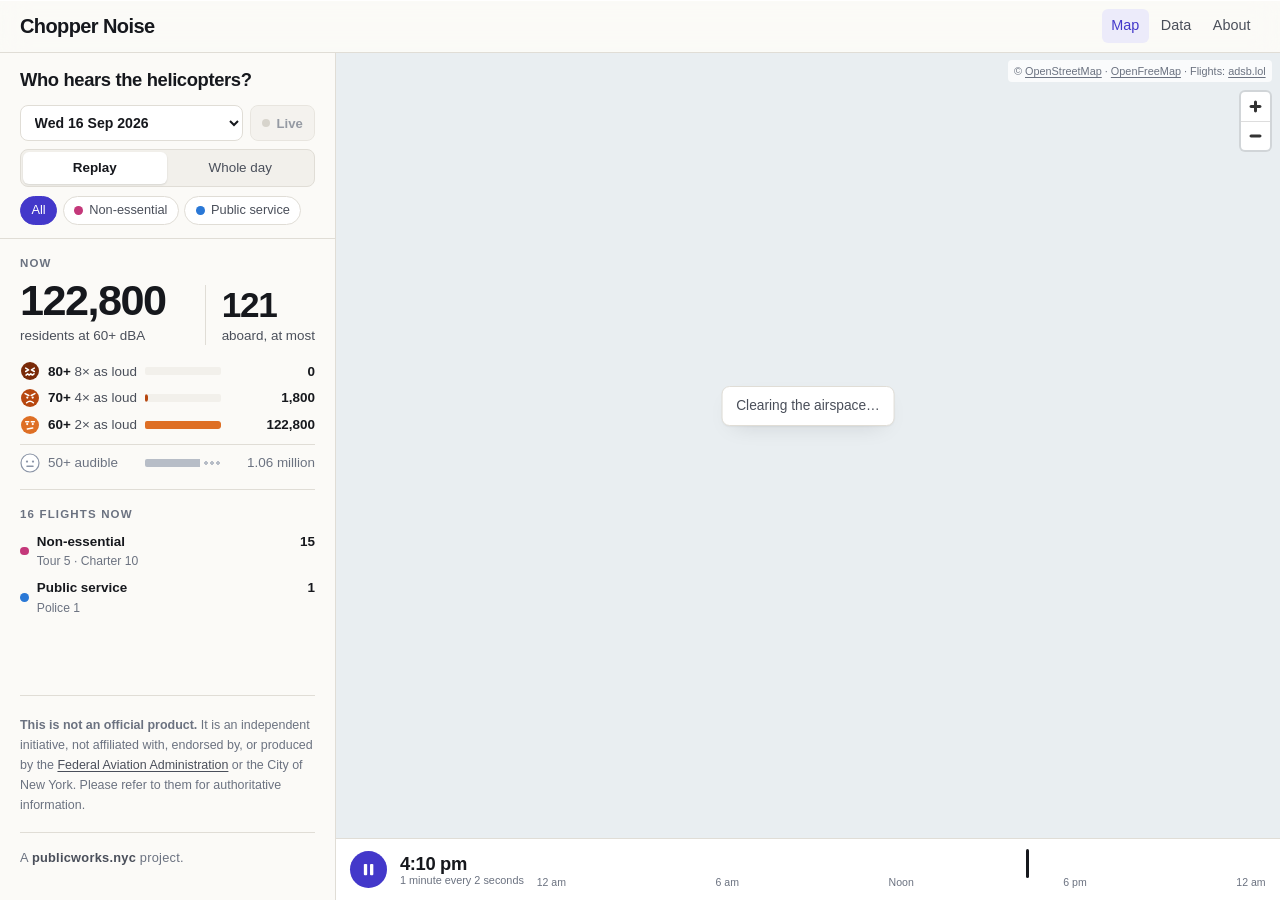
==== commit b0254663: "Add a 404 page and hold the first paint steady The masthead slot and build line hold their height, a" ====
--- a/docs/index.html
+++ b/docs/index.html
@@ -8,11 +8,11 @@
 <meta name="description" content="A map of helicopter noise over New York City and the Hudson waterfront. Recorded flights, replayed with modeled loudness for the residents of every Census block below.">
 <meta name="theme-color" content="#fbfaf7">
 <link rel="stylesheet" href="vendor/maplibre-gl.css">
-<link rel="stylesheet" href="css/site.css?v=20261005n">
-<script src="js/site.js?v=20261005n" defer></script>
+<link rel="stylesheet" href="css/site.css?v=20261009">
+<script src="js/site.js?v=20261009" defer></script>
 <script src="vendor/maplibre-gl.js" defer></script>
-<script src="js/model.js?v=20261005n" defer></script>
-<script src="js/map.js?v=20261005n" defer></script>
+<script src="js/model.js?v=20261009" defer></script>
+<script src="js/map.js?v=20261009" defer></script>
 </head>
 <body class="app-page">
 <a class="skip" href="#panel">Skip to the readout</a>
@@ -56,8 +56,8 @@
 
   <div class="stage-wrap">
     <div class="stage">
-      <div class="map" id="map" role="region"
-           aria-label="Map of helicopter flights and the residents below them. The panel lists the same flights and numbers."></div>
+      <section class="map" id="map"
+           aria-label="Map of helicopter flights and the residents below them. The panel lists the same flights and numbers."></section>
       <div class="map-message" id="map-message" role="status">Clearing the airspace…</div>
       <div class="map-tip" id="map-tip" hidden></div>
     </div>
--- a/docs/css/site.css
+++ b/docs/css/site.css
@@ -186,9 +186,10 @@
   display: grid; gap: 1.5rem;
   grid-template-columns: repeat(auto-fit, minmax(13rem, 1fr));
 }
-.footer h4 {
+/* Column titles are h2 for the outline and look like small labels. */
+.footer .footer-head {
   font-size: .75rem; text-transform: uppercase; letter-spacing: .09em;
-  color: var(--ink-faint); margin: 0 0 .5rem;
+  color: var(--ink-faint); margin: 0 0 .5rem; line-height: 1.6;
 }
 .footer ul { list-style: none; padding: 0; margin: 0; }
 .footer li { margin-bottom: .25rem; }
@@ -531,3 +532,9 @@
   .stage-wrap { order: 0; }
   .rail { order: 1; }
 }
+/* ---- Stable first paint ---------------------------------------- */
+/* The masthead is drawn by script. Until it is, its slot holds the height it
+   will have at that width: one row, or the nav wrapping to two. */
+header[data-chrome="masthead"]:empty { display: block; min-height: 52.83px; }
+@media (max-width: 22.2rem) { header[data-chrome="masthead"]:empty { min-height: 104.83px; } }
+
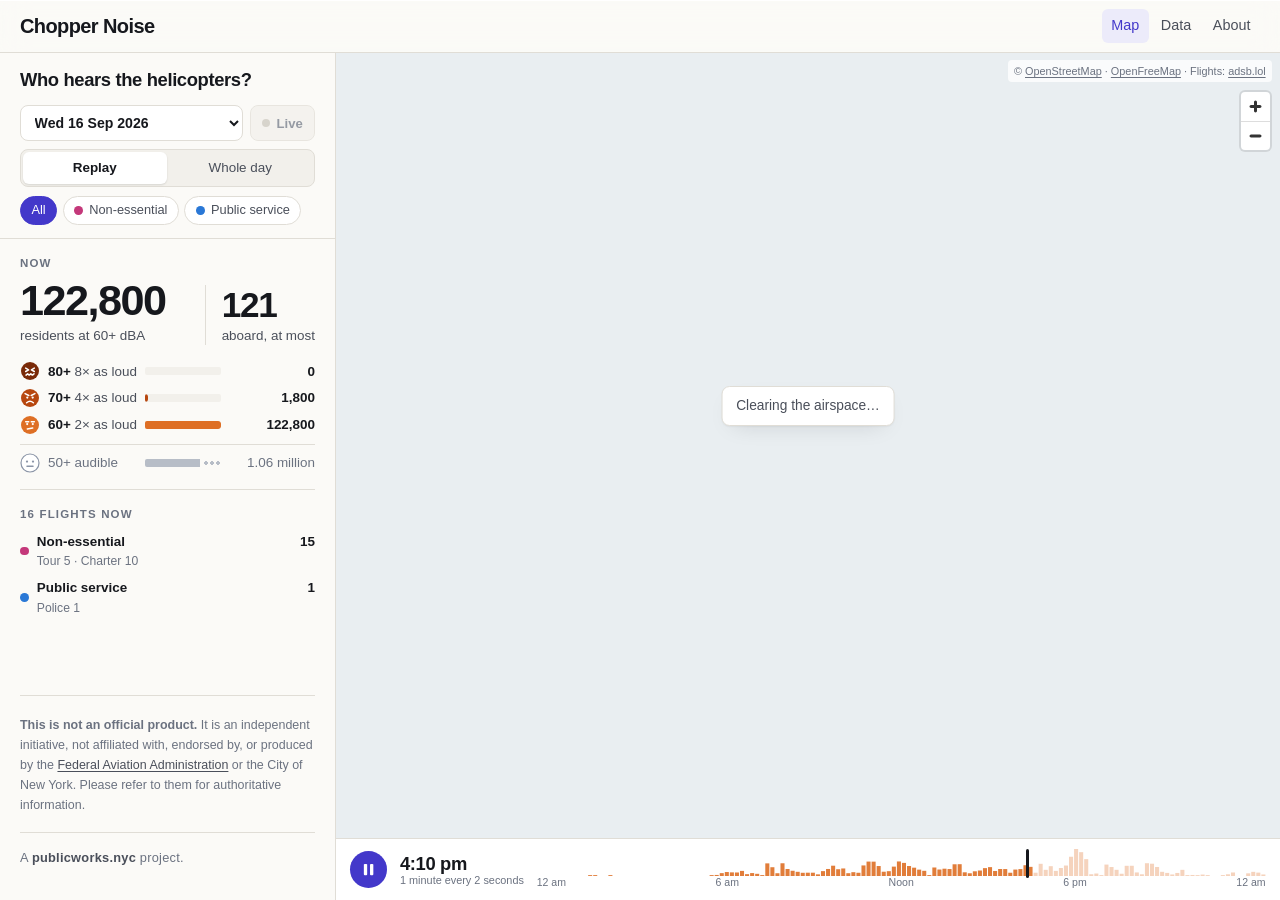
==== commit cb4cfe88: "Add canonical links and Open Graph text Each page gets og:title and og:description from its title an" ====
--- a/docs/index.html
+++ b/docs/index.html
@@ -6,6 +6,10 @@
 <link rel="icon" href="favicon.svg" type="image/svg+xml">
 <title>Chopper Noise</title>
 <meta name="description" content="A map of helicopter noise over New York City and the Hudson waterfront. Recorded flights, replayed with modeled loudness for the residents of every Census block below.">
+<link rel="canonical" href="https://choppernoise.publicworks.nyc/">
+<meta property="og:title" content="Chopper Noise">
+<meta property="og:description" content="A map of helicopter noise over New York City and the Hudson waterfront. Recorded flights, replayed with modeled loudness for the residents of every Census block below.">
+<meta property="og:type" content="website">
 <meta name="theme-color" content="#fbfaf7">
 <link rel="stylesheet" href="vendor/maplibre-gl.css">
 <link rel="stylesheet" href="css/site.css?v=20261009">
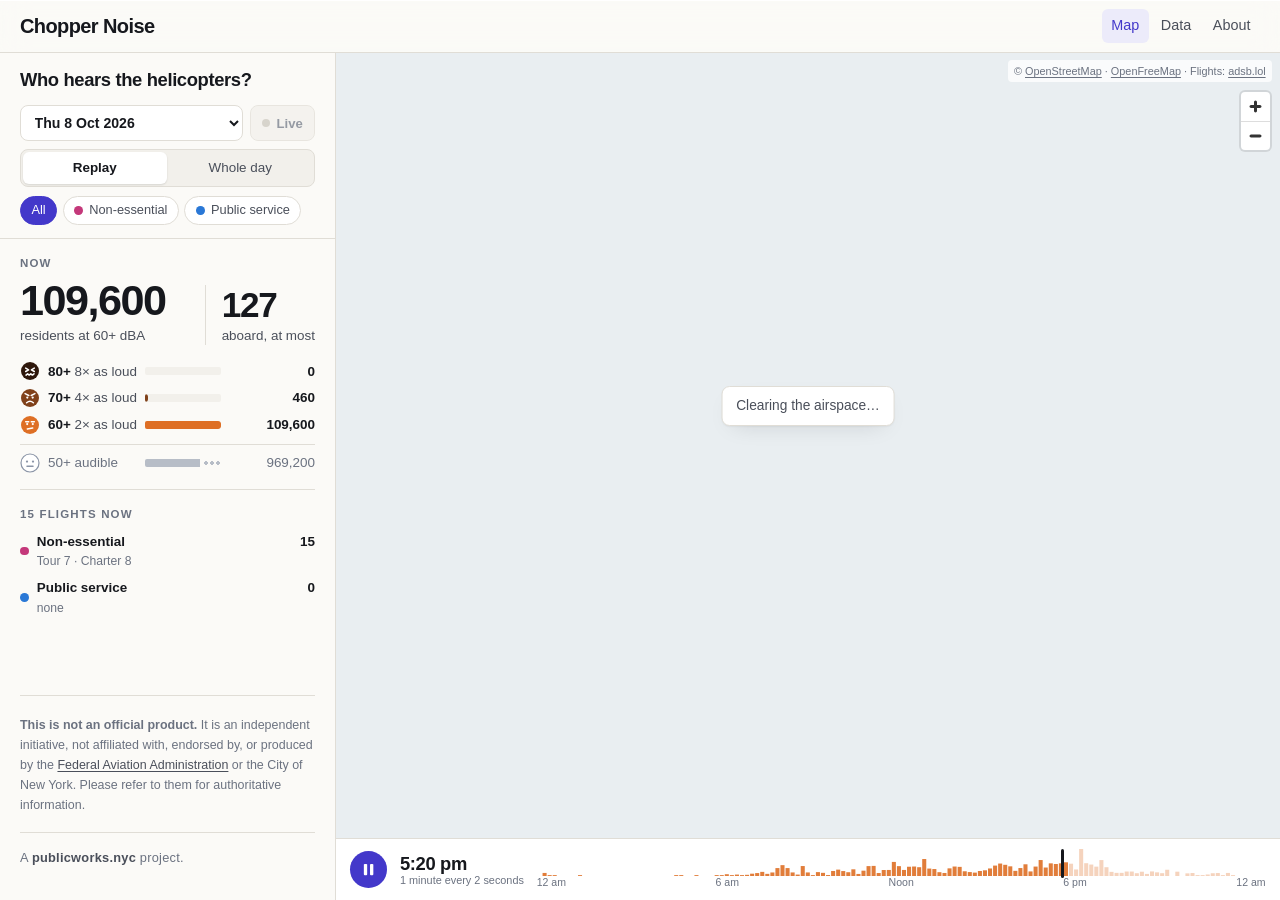
==== commit 93d21ff4: "Add the week of 5 to 11 October and darken the loudness ramp Seven days from the latest full week jo" ====
--- a/docs/index.html
+++ b/docs/index.html
@@ -12,11 +12,11 @@
 <meta property="og:type" content="website">
 <meta name="theme-color" content="#fbfaf7">
 <link rel="stylesheet" href="vendor/maplibre-gl.css">
-<link rel="stylesheet" href="css/site.css?v=20261009">
-<script src="js/site.js?v=20261009" defer></script>
+<link rel="stylesheet" href="css/site.css?v=20261014">
+<script src="js/site.js?v=20261014" defer></script>
 <script src="vendor/maplibre-gl.js" defer></script>
-<script src="js/model.js?v=20261009" defer></script>
-<script src="js/map.js?v=20261009" defer></script>
+<script src="js/model.js?v=20261014" defer></script>
+<script src="js/map.js?v=20261014" defer></script>
 </head>
 <body class="app-page">
 <a class="skip" href="#panel">Skip to the readout</a>
--- a/docs/css/site.css
+++ b/docs/css/site.css
@@ -24,12 +24,13 @@
   --warn:         #b4520a;
   --warn-soft:    #fdf0e4;
 
-  /* Loudness, one orange ramp: 60, 70 and 80 dBA. 50 is a neutral slate,
-     because it marks presence rather than harm. */
+  /* Loudness, one ramp from orange to near-black brown: 60, 70 and 80 dBA.
+     70 sits at the perceptual midpoint (OKLab) of the other two. 50 is a
+     neutral slate, because it marks presence rather than harm. */
   --band-50: #8b95a7;
   --band-60: #de6f25;
-  --band-70: #b7470f;
-  --band-80: #7a2a08;
+  --band-70: #80411a;
+  --band-80: #2e170b;
 
 
   /* The two groups of flights. */
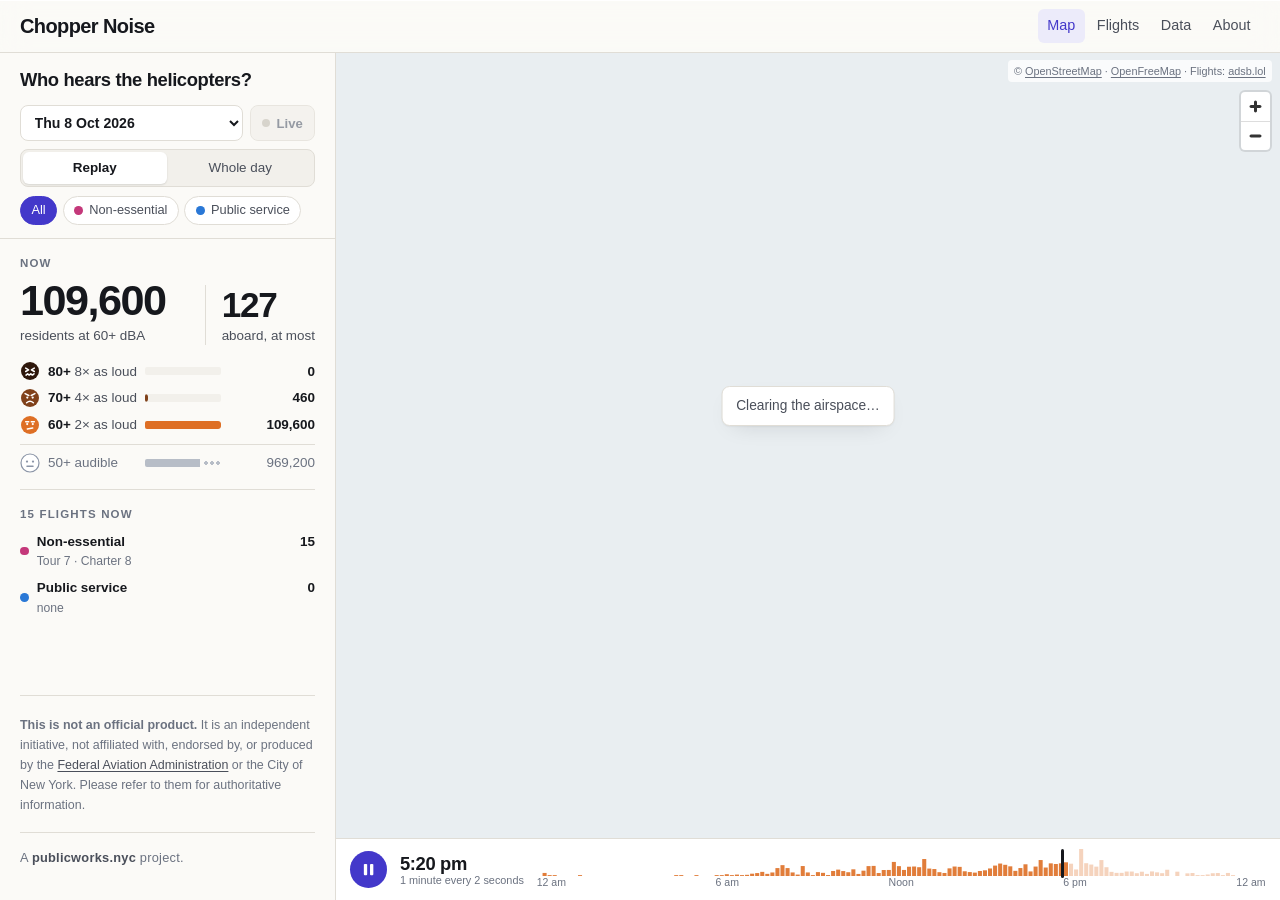
==== commit 7b07a4cc: "Add a Flights page with the most-heard flights and year built Stage 4 looks up each aircraft's year " ====
--- a/docs/index.html
+++ b/docs/index.html
@@ -12,11 +12,11 @@
 <meta property="og:type" content="website">
 <meta name="theme-color" content="#fbfaf7">
 <link rel="stylesheet" href="vendor/maplibre-gl.css">
-<link rel="stylesheet" href="css/site.css?v=20261014">
-<script src="js/site.js?v=20261014" defer></script>
+<link rel="stylesheet" href="css/site.css?v=20261027">
+<script src="js/site.js?v=20261027" defer></script>
 <script src="vendor/maplibre-gl.js" defer></script>
-<script src="js/model.js?v=20261014" defer></script>
-<script src="js/map.js?v=20261014" defer></script>
+<script src="js/model.js?v=20261027" defer></script>
+<script src="js/map.js?v=20261027" defer></script>
 </head>
 <body class="app-page">
 <a class="skip" href="#panel">Skip to the readout</a>
--- a/docs/css/site.css
+++ b/docs/css/site.css
@@ -297,6 +297,73 @@
 }
 
 
+/* ---- Flights page ----------------------------------------------- */
+/* Two short answers on a reading page, full width, one column. Each group
+   keeps its map color: rose for non-essential, blue for public service. */
+
+.non-essential  { --group: var(--non-essential); }
+.public-service { --group: var(--public-service); }
+
+.ranked { display: grid; gap: 2rem; margin-top: 1rem; }
+
+/* Hold the filled height while fleet.json loads, so nothing below jumps.
+   Measured on a wide screen and on a 412 px phone. */
+.ranked:empty { min-height: 84rem; }
+.years:empty  { min-height: 14.5rem; }
+@media (max-width: 47.99rem) { .ranked:empty { min-height: 99rem; } }
+@media (max-width: 40rem)    { .years:empty  { min-height: 24rem; } }
+.ranked h3 { display: flex; align-items: center; gap: .5rem; margin: 0 0 .5rem; font-size: 1rem; }
+.swatch { width: .7rem; height: .7rem; border-radius: 50%; background: var(--group); }
+.document .ranked ol { list-style: none; padding: 0; margin: 0; max-width: none; }
+.document .ranked li { margin: 0; }
+
+.flight {
+  display: grid; gap: .15rem 1.5rem; align-items: center;
+  grid-template-columns: 6.5rem 9rem 1fr 1fr;
+  padding: .6rem 0; border-top: 1px solid var(--rule);
+}
+.flight-col { display: grid; gap: .1rem; min-width: 0; }
+.flight-num { font-size: 1.35rem; font-weight: 700; letter-spacing: -.02em; line-height: 1.2; }
+.flight-main { font-size: .92rem; }
+.flight-sub { font-size: .82rem; color: var(--ink-faint); overflow-wrap: anywhere; }
+
+.sketch { display: block; width: 100%; height: auto; }
+.sketch-land { fill: #e6e3db; }
+.sketch-path {
+  fill: none; stroke: var(--group); stroke-width: 1.6; stroke-linejoin: round;
+  stroke-linecap: round; vector-effect: non-scaling-stroke;
+}
+.sketch-start { fill: var(--group); }
+
+/* On a phone the sketch holds the left edge and the text stacks beside it. */
+@media (max-width: 47.99rem) {
+  .flight { grid-template-columns: 5rem 1fr; gap: .3rem 1rem; align-items: start; }
+  .flight .sketch { grid-row: 1 / span 3; align-self: center; }
+}
+
+.years { margin-top: 1rem; }
+.year-row {
+  display: grid; grid-template-columns: 6.5rem 9rem 1fr; gap: 1.5rem; align-items: center;
+  padding: .35rem 0; border-top: 1px solid var(--rule);
+}
+.year-cat { font-weight: 600; }
+.year-num { font-size: 1.1rem; font-weight: 700; }
+.year-none { font-size: .85rem; color: var(--ink-faint); }
+.strip { display: block; width: 100%; height: 30px; overflow: visible; }
+.strip circle { fill: var(--group); fill-opacity: .55; stroke: var(--group); stroke-width: .75; }
+.strip-rule { stroke: var(--rule); }
+.year-axis-row { border-top: 0; padding-top: 0; }
+.years-axis { position: relative; height: 1.2rem; font-size: .75rem; color: var(--ink-faint); }
+.years-axis span { position: absolute; transform: translateX(-50%); }
+.years-axis span:first-child { transform: none; }
+
+@media (max-width: 40rem) {
+  .year-row { grid-template-columns: 1fr auto; gap: .2rem 1rem; }
+  .year-row .strip, .year-row .year-none, .years-axis { grid-column: 1 / -1; }
+  .year-axis-row > span:empty { display: none; }
+}
+
+
 /* ---- Map page --------------------------------------------------- */
 /* Wide: the window is the page. The side panel scrolls on its own and the
    map fills the rest. Narrow: the map sits on top and the panel follows. */
